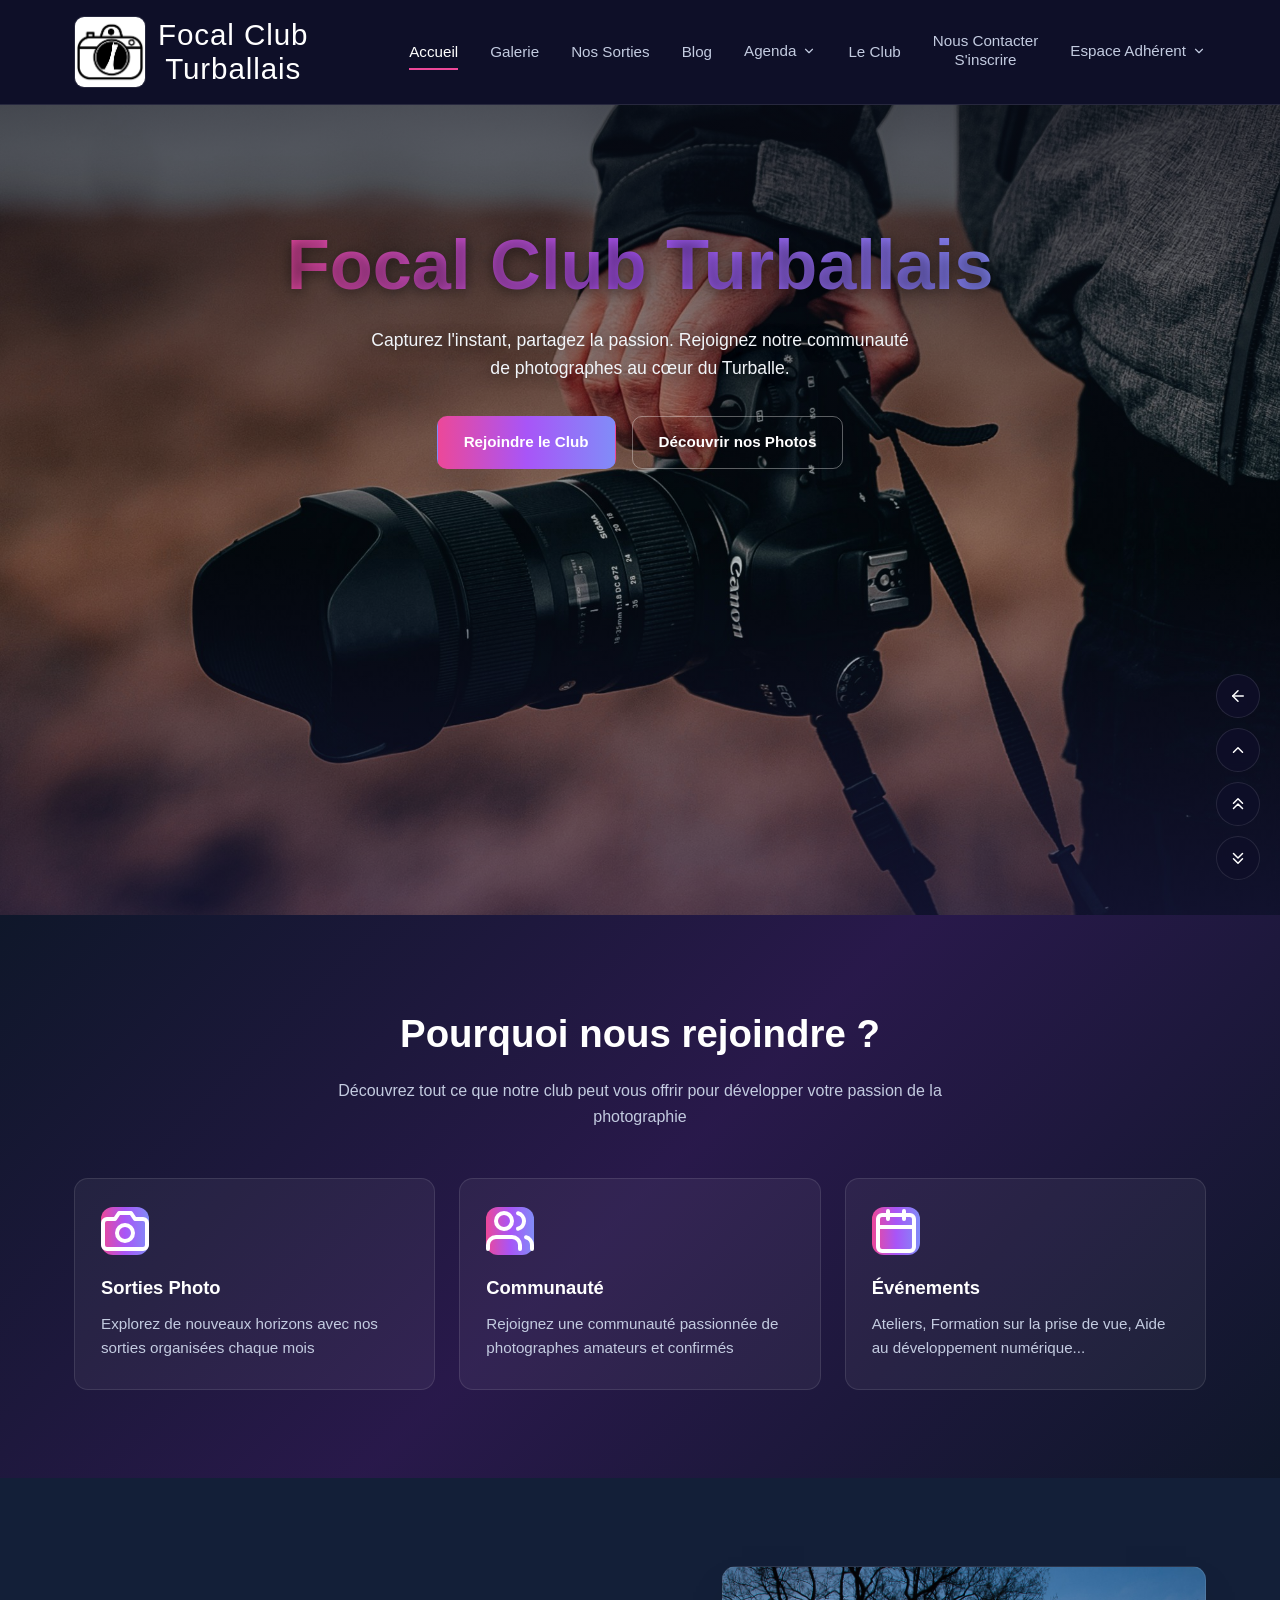
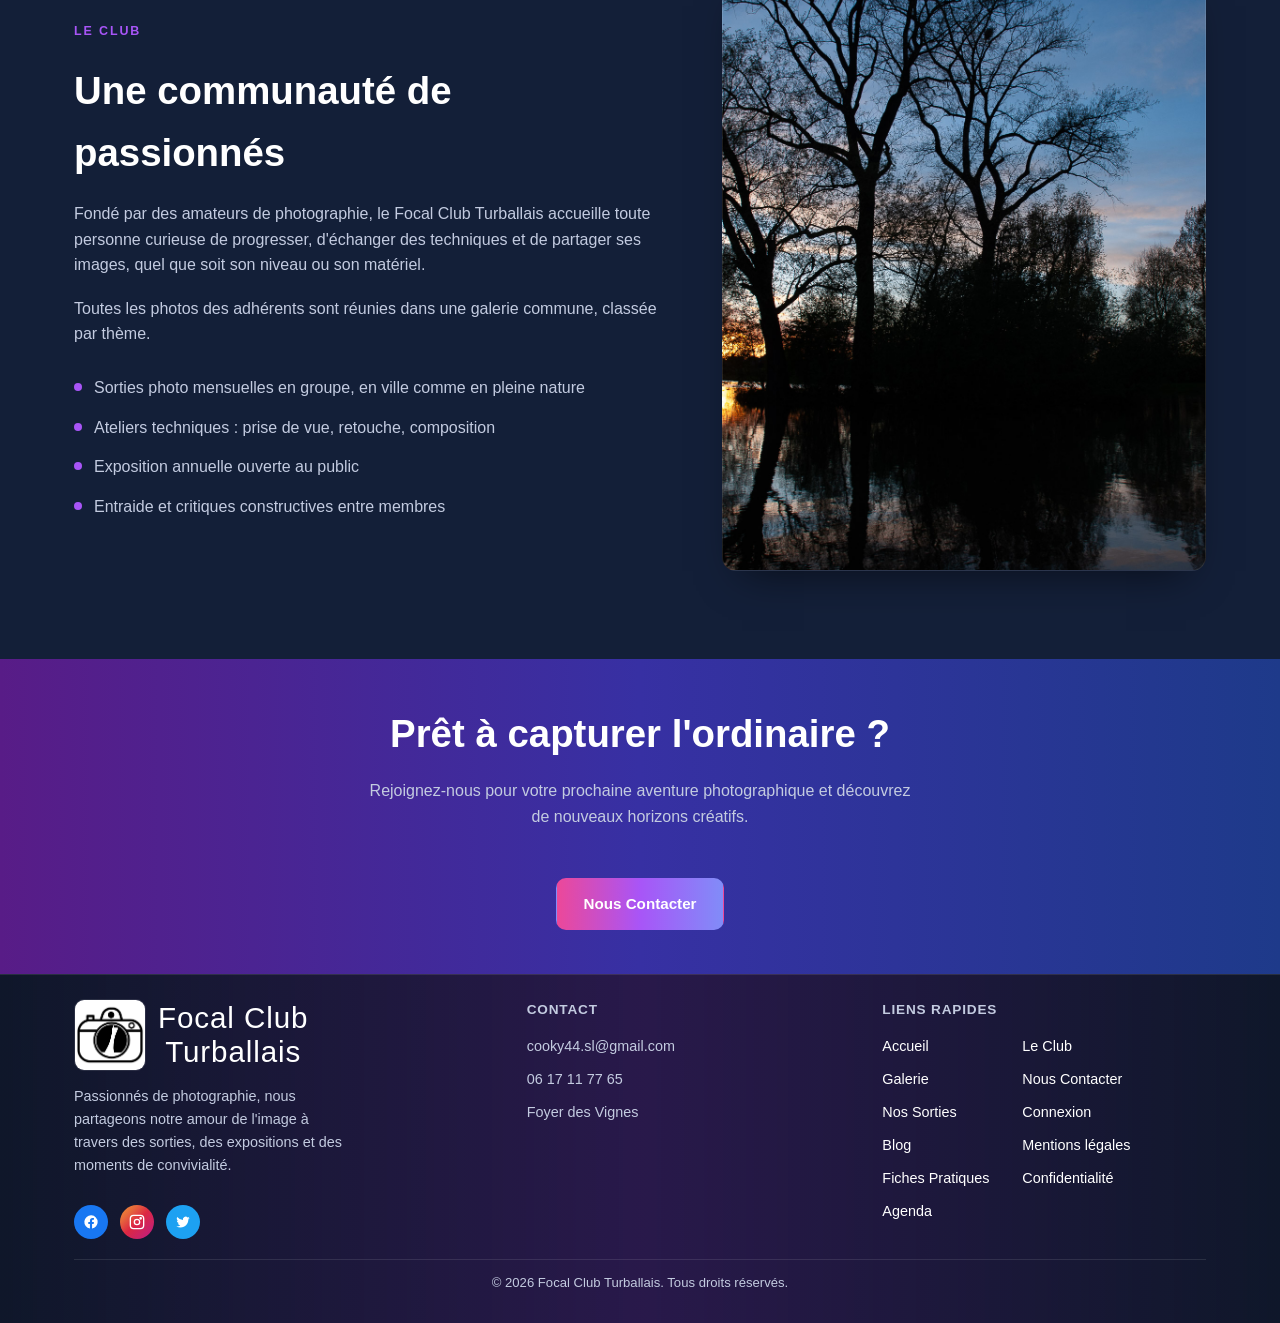
==== public_html/index.html @ e7f6b35b "Tire au hasard les 8 photos de "Quelques photos du club", changées chaque jour Remplace la sélection" ====
<!DOCTYPE html>
<html lang="fr">
<head>
<meta charset="UTF-8">
<meta name="viewport" content="width=device-width, initial-scale=1.0">
<title>Focal Club Turballais — Club photo associatif</title>
<meta name="description" content="Focal Club Turballais : club photo associatif. Découvrez les galeries de nos adhérents, nos sorties photo et rejoignez-nous.">
<link rel="icon" type="image/vnd.microsoft.icon" href="favicon.ico?v=202608311412">
<link rel="stylesheet" href="css/style.css?v=202609101900">
</head>
<body>
<a class="skip-link" href="#main">Aller au contenu</a>

<header class="site-header">
  <nav class="nav" aria-label="Navigation principale">
    <a class="logo" href="index.html"><img class="logo-mark" src="images/logo-icone.png" alt=""><span class="logo-text">Focal Club<br>Turballais</span></a>
    <button class="nav-toggle" aria-expanded="false" aria-controls="nav-links" aria-label="Ouvrir le menu">
      <span></span>
    </button>
    <ul class="nav-links" id="nav-links">
      <li><a href="index.html" aria-current="page">Accueil</a></li>
      <li><a href="galerie.html">Galerie</a></li>
      <li><a href="nos-sorties.html">Nos Sorties</a></li>
      <li><a href="espace/blog.php">Blog</a></li>
      <li class="nav-dropdown">
        <button type="button" class="nav-dropdown-trigger" aria-expanded="false">
          Agenda
          <svg class="nav-dropdown-caret" xmlns="http://www.w3.org/2000/svg" viewBox="0 0 24 24" width="14" height="14" fill="none" stroke="currentColor" stroke-width="2" stroke-linecap="round" stroke-linejoin="round" aria-hidden="true"><polyline points="6 9 12 15 18 9"></polyline></svg>
        </button>
        <ul class="nav-dropdown-menu">
          <li><a href="espace/agenda.php">Agenda des sorties</a></li>
          <li><a href="espace/sorties-a-venir.php">Sorties à venir</a></li>
        </ul>
      </li>
      <li><a href="espace/le-club.php">Le Club</a></li>
      <li><a href="contact.html"><span class="nav-deux-lignes">Nous Contacter<br>S'inscrire</span></a></li>
      <li class="nav-dropdown">
        <button type="button" class="nav-dropdown-trigger" aria-expanded="false">
          Espace Adhérent
          <svg class="nav-dropdown-caret" xmlns="http://www.w3.org/2000/svg" viewBox="0 0 24 24" width="14" height="14" fill="none" stroke="currentColor" stroke-width="2" stroke-linecap="round" stroke-linejoin="round" aria-hidden="true"><polyline points="6 9 12 15 18 9"></polyline></svg>
        </button>
        <ul class="nav-dropdown-menu">
          <li><a href="espace/connexion.php">Connexion</a></li>
          <li><a href="espace/inscription.php">S'inscrire</a></li>
        </ul>
      </li>
    </ul>
  </nav>
</header>

<main id="main">

  <section class="hero hero-full">
    <div class="hero-slideshow" aria-hidden="true">
      <div class="hero-slide is-active" style="background-image: url('images/accueil-pleine-largeur.jpg')"></div>
      <div class="hero-slide" style="background-image: url('images/hero-jardin-lanterne.jpg')"></div>
      <div class="hero-slide" style="background-image: url('images/hero-vague.jpg')"></div>
      <div class="hero-slide" style="background-image: url('images/hero-etang-reflets.jpg')"></div>
      <div class="hero-slide" style="background-image: url('images/hero-plage-banc.jpg')"></div>
    </div>
    <div class="hero-veil" aria-hidden="true"></div>
    <div class="container">
      <details class="bandeau-sortie bandeau-sortie--sur-photo" data-prochaine-sortie hidden>
        <summary class="bandeau-sortie-resume">
          <span data-prochaine-sortie-resume></span>
          <svg class="nav-dropdown-caret" xmlns="http://www.w3.org/2000/svg" viewBox="0 0 24 24" width="14" height="14" fill="none" stroke="currentColor" stroke-width="2" stroke-linecap="round" stroke-linejoin="round" aria-hidden="true"><polyline points="6 9 12 15 18 9"></polyline></svg>
        </summary>
        <div class="bandeau-sortie-detail" data-prochaine-sortie-detail></div>
      </details>
      <div class="hero-content hero-content-center">
        <h1>Focal Club Turballais</h1>
        <p>Capturez l'instant, partagez la passion. Rejoignez notre communauté de photographes au cœur du Turballe.</p>
        <div class="hero-actions hero-actions-center">
          <a class="btn btn-primary" href="contact.html">Rejoindre le Club</a>
          <a class="btn btn-ghost" href="galerie.html">Découvrir nos Photos</a>
        </div>
      </div>
    </div>
  </section>

  <section class="section cards-section">
    <div class="container">
      <div class="section-head" style="margin-left:auto;margin-right:auto;text-align:center;max-width:620px;">
        <h2>Pourquoi nous rejoindre ?</h2>
        <p>Découvrez tout ce que notre club peut vous offrir pour développer votre passion de la photographie</p>
      </div>
      <div class="cards-grid">
        <div class="feature-card">
          <span class="feature-icon" aria-hidden="true">
            <svg xmlns="http://www.w3.org/2000/svg" viewBox="0 0 24 24" fill="none" stroke="white" stroke-width="2" stroke-linecap="round" stroke-linejoin="round"><path d="M23 19a2 2 0 0 1-2 2H3a2 2 0 0 1-2-2V8a2 2 0 0 1 2-2h4l2-3h6l2 3h4a2 2 0 0 1 2 2Z"></path><circle cx="12" cy="13" r="4"></circle></svg>
          </span>
          <h3>Sorties Photo</h3>
          <p>Explorez de nouveaux horizons avec nos sorties organisées chaque mois</p>
        </div>
        <div class="feature-card">
          <span class="feature-icon" aria-hidden="true">
            <svg xmlns="http://www.w3.org/2000/svg" viewBox="0 0 24 24" fill="none" stroke="white" stroke-width="2" stroke-linecap="round" stroke-linejoin="round"><path d="M17 21v-2a4 4 0 0 0-4-4H5a4 4 0 0 0-4 4v2"></path><circle cx="9" cy="7" r="4"></circle><path d="M23 21v-2a4 4 0 0 0-3-3.87"></path><path d="M16 3.13a4 4 0 0 1 0 7.75"></path></svg>
          </span>
          <h3>Communauté</h3>
          <p>Rejoignez une communauté passionnée de photographes amateurs et confirmés</p>
        </div>
        <div class="feature-card">
          <span class="feature-icon" aria-hidden="true">
            <svg xmlns="http://www.w3.org/2000/svg" viewBox="0 0 24 24" fill="none" stroke="white" stroke-width="2" stroke-linecap="round" stroke-linejoin="round"><rect x="3" y="4" width="18" height="18" rx="2" ry="2"></rect><line x1="16" y1="2" x2="16" y2="6"></line><line x1="8" y1="2" x2="8" y2="6"></line><line x1="3" y1="10" x2="21" y2="10"></line></svg>
          </span>
          <h3>Événements</h3>
          <p>Ateliers, Formation sur la prise de vue, Aide au développement numérique...</p>
        </div>
      </div>
    </div>
  </section>

  <section class="section" data-highlights-section hidden>
    <div class="container">
      <div class="section-head-row">
        <div class="section-head">
          <span class="eyebrow">Galerie</span>
          <h2>Quelques photos du club</h2>
          <p>Un aperçu du travail de nos adhérents, toutes disciplines confondues — paysage, portrait, rue, macro et nature.</p>
        </div>
        <a class="btn btn-ghost" href="galerie.html">Voir la galerie</a>
      </div>
      <div class="photo-grid" data-highlights></div>
    </div>
  </section>

  <section class="section section-alt">
    <div class="container about-grid">
      <div>
        <span class="eyebrow">Le club</span>
        <h2 style="font-family: var(--font-heading); font-size: clamp(1.8rem, 3.4vw, 2.4rem); margin: 0 0 18px;">Une communauté de passionnés</h2>
        <p>Fondé par des amateurs de photographie, le Focal Club Turballais accueille toute personne curieuse de progresser, d'échanger des techniques et de partager ses images, quel que soit son niveau ou son matériel.</p>
        <p>Toutes les photos des adhérents sont réunies dans une galerie commune, classée par thème.</p>
        <ul class="about-list">
          <li>Sorties photo mensuelles en groupe, en ville comme en pleine nature</li>
          <li>Ateliers techniques : prise de vue, retouche, composition</li>
          <li>Exposition annuelle ouverte au public</li>
          <li>Entraide et critiques constructives entre membres</li>
        </ul>
      </div>
      <div class="about-visual" aria-hidden="true"></div>
    </div>
  </section>

  <section class="section cta-section cta-section--reduit">
    <div class="container">
      <div class="section-head" style="margin-left:auto;margin-right:auto;text-align:center;max-width:560px;">
        <h2>Prêt à capturer l'ordinaire ?</h2>
        <p>Rejoignez-nous pour votre prochaine aventure photographique et découvrez de nouveaux horizons créatifs.</p>
      </div>
      <div style="display:flex;justify-content:center;">
        <a class="btn btn-primary" href="contact.html">Nous Contacter</a>
      </div>
    </div>
  </section>

</main>

<footer class="site-footer">
  <div class="container">
    <div class="footer-grid footer-grid-3">
      <div>
        <a class="logo" href="index.html"><img class="logo-mark" src="images/logo-icone.png" alt=""><span class="logo-text">Focal Club<br>Turballais</span></a>
        <p data-contenu="presentation">Passionnés de photographie, nous partageons notre amour de l'image à travers des sorties, des expositions et des moments de convivialité.</p>
        <div class="social-row" aria-label="Réseaux sociaux">
          <a href="#" aria-label="Facebook" class="social-fb">
            <svg xmlns="http://www.w3.org/2000/svg" viewBox="0 0 24 24" width="16" height="16" fill="white"><path d="M22 12a10 10 0 1 0-11.6 9.9v-7H7.9V12h2.5V9.8c0-2.5 1.5-3.9 3.8-3.9 1.1 0 2.2.2 2.2.2v2.5h-1.2c-1.2 0-1.6.8-1.6 1.6V12h2.8l-.4 2.9h-2.4v7A10 10 0 0 0 22 12Z"/></svg>
          </a>
          <a href="#" aria-label="Instagram" class="social-ig">
            <svg xmlns="http://www.w3.org/2000/svg" viewBox="0 0 24 24" width="16" height="16" fill="none" stroke="white" stroke-width="2"><rect x="2" y="2" width="20" height="20" rx="5"/><circle cx="12" cy="12" r="4"/><circle cx="17.5" cy="6.5" r="1"/></svg>
          </a>
          <a href="#" aria-label="Twitter" class="social-tw">
            <svg xmlns="http://www.w3.org/2000/svg" viewBox="0 0 24 24" width="16" height="16" fill="white"><path d="M22 5.9c-.7.3-1.5.6-2.3.7.8-.5 1.5-1.3 1.8-2.3-.8.5-1.7.8-2.6 1a4.1 4.1 0 0 0-7 3.7A11.6 11.6 0 0 1 3.4 4.6a4.1 4.1 0 0 0 1.3 5.5c-.7 0-1.3-.2-1.9-.5v.1c0 2 1.4 3.6 3.3 4a4.1 4.1 0 0 1-1.9.1 4.1 4.1 0 0 0 3.8 2.9A8.3 8.3 0 0 1 2 18.4a11.6 11.6 0 0 0 6.3 1.9c7.5 0 11.7-6.3 11.7-11.7v-.5c.8-.6 1.5-1.3 2-2.2Z"/></svg>
          </a>
        </div>
      </div>
      <div class="footer-contact">
        <h4>Contact</h4>
        <ul class="footer-contact-list">
          <li data-contenu="email">cooky44.sl@gmail.com</li>
          <li data-contenu="telephone">06 17 11 77 65</li>
          <li data-contenu="nom_lieu">Foyer des Vignes</li>
        </ul>
      </div>
      <div class="footer-links">
        <div>
          <h4>Liens rapides</h4>
          <ul>
            <li><a href="index.html">Accueil</a></li>
            <li><a href="galerie.html">Galerie</a></li>
            <li><a href="nos-sorties.html">Nos Sorties</a></li>
            <li><a href="espace/blog.php">Blog</a></li>
            <li><a href="fiches-pratiques.html" target="_blank" rel="noopener">Fiches Pratiques</a></li>
            <li><a href="espace/agenda.php">Agenda</a></li>
            <li><a href="espace/le-club.php">Le Club</a></li>
            <li><a href="contact.html">Nous Contacter</a></li>
            <li><a href="espace/connexion.php">Connexion</a></li>
            <li><a href="mentions-legales.html">Mentions légales</a></li>
            <li><a href="confidentialite.html">Confidentialité</a></li>
          </ul>
        </div>
      </div>
    </div>
    <p class="footer-bottom">© 2026 Focal Club Turballais. Tous droits réservés.</p>
  </div>
</footer>

<div class="lightbox" data-lightbox role="dialog" aria-modal="true" aria-label="Photo en grand format">
  <button class="lightbox-close" aria-label="Fermer">✕</button>
  <button class="lightbox-prev" aria-label="Photo précédente">‹</button>
  <button class="lightbox-next" aria-label="Photo suivante">›</button>
  <div class="lightbox-content">
    <button type="button" class="diaporama-trigger lightbox-diaporama" aria-label="Lancer le diaporama">
      <svg xmlns="http://www.w3.org/2000/svg" viewBox="0 0 24 24" width="18" height="18" fill="none" stroke="currentColor" stroke-width="2" stroke-linecap="round" stroke-linejoin="round" aria-hidden="true"><circle cx="12" cy="12" r="10"></circle><polygon points="10 8 16 12 10 16 10 8"></polygon></svg>
      Diaporama
    </button>
    <div class="lightbox-frame"></div>
    <div class="lightbox-caption">
      <strong class="lightbox-title"></strong>
      <span class="lightbox-meta"></span>
    </div>
  </div>
</div>

<script src="js/data.js?v=202608260935"></script>
<script src="js/main.js?v=202609111000"></script>
</body>
</html>
---- public_html/css/style.css ----
/* L'attribut `hidden` doit toujours masquer, même sur un élément dont une
   classe impose un display (constaté le 24/08/2026 : sur la page Expo 2026,
   masquer la grille des dossiers ne faisait rien, parce que
   `.photo-grid { display: grid }` l'emportait sur le `display: none` que le
   navigateur donne par défaut à [hidden] — une règle de classe est toujours
   plus spécifique qu'une règle d'attribut du navigateur). Beaucoup de
   sections du site sont masquées ainsi en attendant leurs données JSON. */
[hidden] {
  display: none !important;
}

:root {
  --bg: #0f172a;
  --bg-alt: #131f38;
  --surface: #1b2b4b;
  --surface-hover: #223460;
  --text: #ffffff;
  --text-muted: #c3cbe0;
  --accent: #a855f7;
  --accent-2: #ec4899;
  --accent-3: #818cf8;
  --accent-gradient: linear-gradient(90deg, var(--accent-2), var(--accent), var(--accent-3));
  --accent-soft: rgba(168, 85, 247, 0.16);
  --border: rgba(255, 255, 255, 0.1);
  --radius: 14px;
  --radius-btn: 10px;
  --shadow: 0 20px 40px -20px rgba(0, 0, 0, 0.6);
  --container: 1180px;
  --font-heading: "Comic Sans MS", "Comic Sans", "Chalkboard SE", cursive, sans-serif;
  --font-body: "Comic Sans MS", "Comic Sans", "Chalkboard SE", cursive, sans-serif;
}

/* Sur téléphone, la police système remplace Comic Sans MS (choix explicite
   de l'utilisateur, 22/08/2026 — Comic Sans reste la police du site sur
   ordinateur, seule la lecture sur petit écran posait problème). Redéfinir
   les variables dans :root suffit : tout le CSS les utilise déjà via
   var(--font-heading)/var(--font-body), rien d'autre à changer. */
@media (max-width: 760px) {
  :root {
    --font-heading: -apple-system, BlinkMacSystemFont, "Segoe UI", Roboto, "Helvetica Neue", Arial, sans-serif;
    --font-body: -apple-system, BlinkMacSystemFont, "Segoe UI", Roboto, "Helvetica Neue", Arial, sans-serif;
  }
}

* {
  box-sizing: border-box;
}

html {
  scroll-behavior: smooth;
}

body {
  margin: 0;
  background: var(--bg);
  color: var(--text);
  font-family: var(--font-body);
  line-height: 1.6;
  -webkit-font-smoothing: antialiased;
}

img {
  max-width: 100%;
  display: block;
}

a {
  color: inherit;
  text-decoration: none;
}

.container {
  width: 100%;
  max-width: var(--container);
  margin: 0 auto;
  padding: 0 24px;
}

.visually-hidden {
  position: absolute;
  width: 1px;
  height: 1px;
  overflow: hidden;
  clip: rect(0 0 0 0);
  white-space: nowrap;
}

/* Skip link */
.skip-link {
  position: absolute;
  left: -999px;
  top: 0;
  background: var(--accent);
  color: #16130a;
  padding: 10px 16px;
  z-index: 200;
  border-radius: 0 0 8px 0;
}
.skip-link:focus {
  left: 0;
}

/* Header */
.site-header {
  position: sticky;
  top: 0;
  z-index: 100;
  background: rgba(15, 15, 40, 0.85);
  backdrop-filter: blur(10px);
  border-bottom: 1px solid var(--border);
}

.nav {
  display: flex;
  align-items: center;
  justify-content: space-between;
  padding: 16px 24px;
  max-width: var(--container);
  margin: 0 auto;
}

.logo {
  display: flex;
  align-items: center;
  gap: 12px;
  font-family: var(--font-heading);
  font-size: 1.85rem;
  letter-spacing: 0.03em;
}

/* Icône du vrai logo (choix explicite de l'utilisateur, 23/08/2026) :
   recadrée depuis l'image fournie par l'utilisateur (images/logo.png,
   déposée directement dans le dépôt GitHub faute d'accès aux pièces
   jointes de la conversation depuis ce sandbox) pour n'en garder que
   l'appareil photo, sans le texte qui y était intégré — le texte redevient
   du HTML (.logo-text ci-dessous, sur deux lignes comme avant), plus net
   et plus facile à agrandir qu'un texte figé dans une image. */
.logo-mark {
  width: 72px;
  height: 72px;
  border-radius: var(--radius-btn);
  border: 1px solid var(--border);
  flex-shrink: 0;
  display: block;
  object-fit: cover;
}

/* Titre sur deux lignes : « Focal Club » puis « Turballais » centré dessous
   (choix explicite de l'utilisateur) — un <br> fixe la coupure plutôt que de
   compter sur le retour à la ligne automatique, qui dépend de la largeur
   disponible et pourrait couper ailleurs. */
.logo-text {
  display: inline-block;
  text-align: center;
  line-height: 1.15;
}

/* align-items: center aligne tous les libellés du menu (Accueil, Galerie,
   Agenda…) sur la même ligne médiane, y compris « Nous Contacter /
   S'inscrire » sur deux lignes — sans cela, les libellés à une ligne
   restaient plaqués en haut de la barre tandis que les menus déroulants
   (.nav-dropdown, déjà centrés sur eux-mêmes) semblaient plus bas, choix
   explicite de l'utilisateur, 23/08/2026. Repris à stretch en mobile, où le
   menu devient une colonne : voir plus bas. */
.nav-links {
  display: flex;
  align-items: center;
  gap: 32px;
  list-style: none;
  margin: 0;
  padding: 0;
}

.nav-links a {
  font-size: 0.95rem;
  color: var(--text-muted);
  padding: 8px 0;
  border-bottom: 2px solid transparent;
  transition: color 0.2s ease, border-color 0.2s ease;
}

/* Lien « Nous Contacter » du menu, sur deux lignes (« Nous Contacter » puis
   « S'inscrire ») : un <br> volontaire fixe la coupure plutôt que de
   compter sur le retour à la ligne automatique. */
.nav-deux-lignes {
  display: inline-block;
  text-align: center;
  line-height: 1.25;
}

.nav-links a:hover,
.nav-links a[aria-current="page"] {
  color: var(--text);
  border-bottom-color: var(--accent-2);
}

/* Menu déroulant "Espace Adhérent" */
.nav-dropdown {
  position: relative;
  display: flex;
  align-items: center;
}
/* Connecté : le libellé « {pseudo} connecté » est un lien direct vers le
   tableau de bord, distinct du bouton (la seule à ouvrir/fermer le menu). */
.nav-dropdown-label {
  font-size: 0.95rem;
  color: var(--text-muted);
  padding: 8px 0;
  border-bottom: 2px solid transparent;
  transition: color 0.2s ease, border-color 0.2s ease;
}
.nav-dropdown-label:hover,
.nav-dropdown-label[aria-current="page"] {
  color: var(--text);
  border-bottom-color: var(--accent-2);
}
.nav-dropdown-trigger {
  display: inline-flex;
  align-items: center;
  gap: 6px;
  background: none;
  border: none;
  font: inherit;
  font-size: 0.95rem;
  color: var(--text-muted);
  padding: 8px 0;
  border-bottom: 2px solid transparent;
  cursor: pointer;
  transition: color 0.2s ease, border-color 0.2s ease;
}
.nav-dropdown-trigger:hover {
  color: var(--text);
  border-bottom-color: var(--accent-2);
}
/* Modificateur : bouton réduit à la seule flèche (menu connecté, voir
   nav-dropdown-label ci-dessus) — placé après la règle de base pour la
   surcharger malgré une spécificité CSS identique. */
.nav-dropdown-trigger--icone {
  padding: 8px 4px;
}
.nav-dropdown-caret {
  transition: transform 0.2s ease;
}
.nav-dropdown.is-open .nav-dropdown-trigger {
  color: var(--text);
}
.nav-dropdown.is-open .nav-dropdown-caret {
  transform: rotate(180deg);
}
.nav-dropdown-menu {
  display: none;
  flex-direction: column;
  gap: 2px;
  position: absolute;
  top: calc(100% + 12px);
  right: 0;
  min-width: 220px;
  background: var(--surface);
  border: 1px solid var(--border);
  border-radius: var(--radius);
  box-shadow: var(--shadow);
  padding: 8px;
  list-style: none;
  margin: 0;
  z-index: 150;
}
.nav-dropdown.is-open .nav-dropdown-menu {
  display: flex;
}
.nav-dropdown-menu a {
  display: block;
  padding: 9px 12px;
  border-radius: 8px;
  font-size: 0.9rem;
  color: var(--text-muted);
  border-bottom: none;
}
.nav-dropdown-menu a:hover,
.nav-dropdown-menu a[aria-current="page"] {
  color: var(--accent);
  background: var(--accent-soft);
}
.nav-dropdown-heading {
  padding: 8px 12px 10px;
  margin-bottom: 4px;
  font-size: 0.8rem;
  color: var(--text-muted);
  border-bottom: 1px solid var(--border);
}
.nav-dropdown-heading strong {
  color: var(--text);
}
.nav-dropdown-divider {
  height: 1px;
  background: var(--border);
  margin: 6px 4px;
}

.nav-toggle {
  display: none;
  background: none;
  border: 1px solid var(--border);
  border-radius: 8px;
  width: 42px;
  height: 42px;
  cursor: pointer;
  position: relative;
}

.nav-toggle span {
  position: absolute;
  left: 10px;
  right: 10px;
  top: 20px;
  height: 2px;
  background: var(--text);
  transition: transform 0.2s ease, opacity 0.2s ease;
}
/* left/right ici valent 0, pas 10px comme la barre du milieu : elles sont
   relatives au span lui-même (position:absolute en fait le bloc de
   référence de ses propres pseudo-éléments), pas au bouton. Avec 10px des
   deux côtés d'un span large d'environ 20px, la largeur calculée tombait à
   0 — les deux barres restaient posées mais invisibles, ne laissant voir
   que la barre du milieu (bug relevé par l'utilisateur, 25/08/2026). */
.nav-toggle span::before,
.nav-toggle span::after {
  content: "";
  position: absolute;
  left: 0;
  right: 0;
  height: 2px;
  background: var(--text);
  transition: transform 0.2s ease, opacity 0.2s ease;
}
.nav-toggle span::before {
  top: -7px;
}
.nav-toggle span::after {
  top: 7px;
}
.nav-toggle[aria-expanded="true"] span {
  background: transparent;
}
.nav-toggle[aria-expanded="true"] span::before {
  transform: translateY(7px) rotate(45deg);
}
.nav-toggle[aria-expanded="true"] span::after {
  transform: translateY(-7px) rotate(-45deg);
}

/* Buttons */
.btn {
  display: inline-flex;
  align-items: center;
  justify-content: center;
  gap: 8px;
  padding: 13px 26px;
  border-radius: var(--radius-btn);
  font-size: 0.95rem;
  font-weight: 600;
  cursor: pointer;
  border: 1px solid transparent;
  transition: transform 0.15s ease, filter 0.2s ease, border-color 0.2s ease, background 0.2s ease;
}
.btn:hover {
  transform: translateY(-2px);
}
.btn-primary {
  background: var(--accent-gradient);
  color: #fff;
}
.btn-primary:hover {
  filter: brightness(1.1);
}
.btn-ghost {
  background: transparent;
  color: var(--text);
  border-color: rgba(255, 255, 255, 0.35);
}
.btn-ghost:hover {
  border-color: var(--accent-3);
  color: var(--accent-3);
}

/* Hero */
.hero {
  position: relative;
  padding: 110px 0 90px;
  overflow: hidden;
  background:
    radial-gradient(circle at 15% 20%, rgba(236, 72, 153, 0.22), transparent 45%),
    radial-gradient(circle at 85% 60%, rgba(129, 140, 248, 0.22), transparent 45%),
    var(--bg);
}

.hero-content {
  max-width: 680px;
}

.eyebrow {
  display: inline-block;
  color: var(--accent);
  text-transform: uppercase;
  letter-spacing: 0.15em;
  font-size: 0.78rem;
  font-weight: 700;
  margin-bottom: 18px;
}

.hero h1 {
  font-family: var(--font-heading);
  font-weight: 800;
  font-size: clamp(2.4rem, 5.5vw, 3.8rem);
  line-height: 1.15;
  margin: 0 0 20px;
  background: var(--accent-gradient);
  -webkit-background-clip: text;
  background-clip: text;
  color: transparent;
}

.hero p {
  color: var(--text-muted);
  font-size: 1.1rem;
  margin: 0 0 34px;
  max-width: 56ch;
}

.hero-actions {
  display: flex;
  flex-wrap: wrap;
  gap: 16px;
}

.hero-stats {
  display: grid;
  grid-template-columns: repeat(3, auto);
  gap: 40px;
  margin-top: 64px;
}

.hero-stats div strong {
  display: block;
  font-family: var(--font-heading);
  font-size: 2rem;
  color: var(--accent);
}
.hero-stats div span {
  color: var(--text-muted);
  font-size: 0.85rem;
}

/* Full-bleed hero, close to focalclub.fr's homepage */
.hero-full {
  position: relative;
  overflow: hidden;
  min-height: 90vh;
  display: flex;
  /* Le texte se place dans le haut du hero, l'appareil photo reste visible
     en dessous (cf. maquette validee). */
  align-items: flex-start;
  padding: 120px 0 140px;
  background: #05040c;
}
/* Diaporama du hero (choix explicite de l'utilisatrice, 09/09/2026) :
   une photo par calque, superposés, un fondu enchaîné sur l'opacité fait la
   transition — js/main.js bascule .is-active toutes les 10 secondes. Les
   calques restent sous le voile et le texte (voir .hero-veil et
   .hero-full .container plus bas), qui viennent après eux dans le DOM. */
.hero-slideshow {
  position: absolute;
  inset: 0;
  z-index: 0;
}
.hero-slide {
  position: absolute;
  inset: 0;
  background-position: center 55%;
  background-size: cover;
  background-repeat: no-repeat;
  opacity: 0;
  transition: opacity 1.8s ease;
}
.hero-slide.is-active {
  opacity: 1;
}
/* Voile sombre en degrade : dense en haut pour la lisibilite du titre,
   leger sur la photo, puis renforce en bas pour enchainer avec la section
   violette suivante — au-dessus du diaporama, sous le texte. */
.hero-veil {
  position: absolute;
  inset: 0;
  z-index: 1;
  background: linear-gradient(
    to bottom,
    rgba(8, 10, 22, 0.68) 0%,
    rgba(8, 10, 22, 0.42) 32%,
    rgba(8, 10, 22, 0.22) 55%,
    rgba(30, 27, 75, 0.55) 100%
  );
}
/* Sur la photo, le paragraphe passe en blanc et les textes recoivent une
   ombre portee : indispensable pour rester lisibles sur les zones claires. */
.hero-full h1,
.hero-full p {
  text-shadow: 0 2px 14px rgba(0, 0, 0, 0.55);
}
.hero-full p {
  color: #f1f5f9;
}
.hero-full .container {
  position: relative;
  z-index: 2;
  width: 100%;
}
.hero-content-center {
  max-width: 780px;
  margin: 0 auto;
  text-align: center;
}
.hero-content-center h1 {
  font-size: clamp(2.6rem, 7vw, 4.4rem);
}
.hero-content-center p {
  margin-left: auto;
  margin-right: auto;
}
.hero-actions-center {
  justify-content: center;
}

/* Cards section ("Pourquoi nous rejoindre ?") */
.cards-section {
  background: linear-gradient(135deg, var(--bg) 0%, rgba(88, 28, 135, 0.35) 50%, var(--bg) 100%);
}
.cards-grid {
  display: grid;
  grid-template-columns: repeat(auto-fit, minmax(260px, 1fr));
  gap: 24px;
  margin-top: 48px;
}
.feature-card {
  background: rgba(255, 255, 255, 0.05);
  border: 1px solid var(--border);
  border-radius: var(--radius);
  padding: 28px 26px;
}
.feature-icon {
  display: flex;
  align-items: center;
  justify-content: center;
  width: 48px;
  height: 48px;
  border-radius: 12px;
  background: var(--accent-gradient);
  margin-bottom: 18px;
}
.feature-card h3 {
  margin: 0 0 10px;
  font-size: 1.15rem;
}
.feature-card p {
  color: var(--text-muted);
  margin: 0;
  font-size: 0.95rem;
}

/* CTA section, matches focalclub.fr's closing banner */
.cta-section {
  background: linear-gradient(90deg, #581c87, #3730a3, #1e3a8a);
}
/* Bandeau « Nous contacter S'inscrire » de contact.html : moitié moins haut
   que le CTA habituel (choix explicite de l'utilisateur, 22/08/2026 pour la
   réduction, réutilisée le 23/08/2026 pour ce bandeau après une nouvelle
   inversion des deux blocs de la page — voir « Inscription » plus bas,
   devenue un pavé .form-card). Sélecteur composé
   (.section.cta-section--reduit) pour l'emporter sur .section quelle que
   soit sa position dans la feuille de style. */
.section.cta-section--reduit {
  padding: 44px 0;
}

/* Section headers */
.section {
  padding: 88px 0;
}
.section-alt {
  background: var(--bg-alt);
}
.section-head {
  max-width: 620px;
  margin: 0 0 48px;
}
.section-head .eyebrow {
  margin-bottom: 12px;
}
.section-head h2 {
  font-family: var(--font-heading);
  font-size: clamp(1.8rem, 3.4vw, 2.4rem);
  margin: 0 0 14px;
}
.section-head p {
  color: var(--text-muted);
  margin: 0;
}
.section-head-row {
  display: flex;
  align-items: flex-end;
  justify-content: space-between;
  gap: 24px;
  flex-wrap: wrap;
}

/* About */
.about-grid {
  display: grid;
  grid-template-columns: 1.1fr 0.9fr;
  gap: 56px;
  align-items: center;
}
.about-grid p {
  color: var(--text-muted);
  margin: 0 0 18px;
}
.about-list {
  list-style: none;
  margin: 28px 0 0;
  padding: 0;
  display: grid;
  gap: 14px;
}
.about-list li {
  display: flex;
  gap: 12px;
  align-items: flex-start;
  color: var(--text-muted);
}
.about-list li::before {
  content: "";
  width: 8px;
  height: 8px;
  margin-top: 8px;
  border-radius: 50%;
  background: var(--accent);
  flex-shrink: 0;
}
/* Photo fournie par l'utilisateur (choix explicite, 25/08/2026), à la
   place du dégradé de repli — même principe que .hero-full : un
   background CSS sur le bloc, pas un <img>, rien à changer dans le HTML. */
.about-visual {
  aspect-ratio: 4 / 5;
  border-radius: var(--radius);
  background: url("../images/communaute.jpg") center / cover no-repeat;
  box-shadow: var(--shadow);
  border: 1px solid var(--border);
}

/* Grille de photos : cartes toutes de la même taille (une vraie grille, pas
   un « masonry » à hauteurs variables), légende en incrustation sur l'image
   plutôt qu'un bloc de texte à hauteur variable en dessous — c'est ce qui
   garantit des vignettes uniformes quel que soit le titre (choix explicite
   de l'utilisateur, 21/08/2026 : les vignettes paraissaient de tailles
   inégales avec l'ancienne disposition). Le titre est tronqué avec des
   points de suspension s'il est trop long ; le texte complet reste
   disponible dans l'agrandissement (lightbox), lu depuis les mêmes données. */
.photo-grid {
  display: grid;
  grid-template-columns: repeat(auto-fill, minmax(230px, 1fr));
  gap: 20px;
}
.photo-card {
  position: relative;
  aspect-ratio: 4 / 3;
  border-radius: var(--radius);
  overflow: hidden;
  border: 1px solid var(--border);
  background: var(--surface);
  cursor: pointer;
  transition: transform 0.25s ease, box-shadow 0.25s ease;
  /* Effet de relief : ombre portée à deux niveaux, accentuée au survol. */
  box-shadow: 0 10px 24px -12px rgba(0, 0, 0, 0.6), 0 2px 6px rgba(0, 0, 0, 0.35);
}
.photo-card:hover,
.photo-card:focus-visible {
  transform: translateY(-6px) scale(1.015);
  box-shadow: 0 20px 38px -14px rgba(0, 0, 0, 0.7), 0 4px 10px rgba(0, 0, 0, 0.4);
}
.photo-frame {
  position: absolute;
  inset: 0;
  width: 100%;
  height: 100%;
  object-fit: cover;
  display: block;
  transition: transform 0.4s ease;
  /* Frein léger au glissé-déposé/sélection d'une photo (choix explicite de
     l'utilisatrice, 09/09/2026) — voir aussi le menu contextuel personnalisé
     plus bas, qui remplace le clic droit natif du navigateur. */
  -webkit-user-drag: none;
  user-select: none;
}
.photo-card:hover .photo-frame {
  transform: scale(1.05);
}
.photo-caption {
  position: absolute;
  left: 0;
  right: 0;
  bottom: 0;
  padding: 30px 14px 12px;
  background: linear-gradient(180deg, transparent, rgba(10, 9, 16, 0.92) 70%);
  pointer-events: none;
}
.photo-caption .title {
  display: block;
  font-size: 0.92rem;
  font-weight: 600;
  color: #fff;
  white-space: nowrap;
  overflow: hidden;
  text-overflow: ellipsis;
}
.photo-caption .meta {
  display: block;
  font-size: 0.76rem;
  color: rgba(255, 255, 255, 0.75);
  margin-top: 2px;
  white-space: nowrap;
  overflow: hidden;
  text-overflow: ellipsis;
}
/* Bouton Supprimer en incrustation : ne doit jamais agrandir la carte. */
.photo-supprimer {
  position: absolute;
  top: 10px;
  right: 10px;
  pointer-events: auto;
}
.photo-supprimer-bouton {
  display: flex;
  align-items: center;
  justify-content: center;
  width: 30px;
  height: 30px;
  border-radius: 50%;
  border: 1px solid rgba(255, 255, 255, 0.25);
  background: rgba(10, 9, 16, 0.65);
  color: #fff;
  font-size: 0.85rem;
  line-height: 1;
  cursor: pointer;
  transition: background 0.2s ease, border-color 0.2s ease;
}
.photo-supprimer-bouton:hover {
  background: #e0365c;
  border-color: transparent;
}

/*
 * Bouton « Ajouter à la Galerie du Club » / badge « déjà partagée », en
 * incrustation en haut à gauche (Galerie privée uniquement, voir
 * inc/photo-carte.php) — coin opposé au bouton Supprimer, choix explicite
 * de l'utilisatrice, 06/09/2026. Un simple rond avec une icône (comme
 * .photo-supprimer-bouton), le texte complet vivant dans l'attribut title :
 * une carte fait à peine 150px de large sur mobile (grille .photo-grid),
 * bien trop étroite pour un texte du genre « Ajouter à la Galerie du Club »
 * en toutes lettres sans déborder ni chevaucher le titre — constaté et
 * corrigé avant mise en ligne, capture d'écran Playwright à 390px.
 */
.photo-partager {
  position: absolute;
  top: 10px;
  left: 10px;
  pointer-events: auto;
}
.photo-partager-bouton,
.photo-partagee {
  display: flex;
  align-items: center;
  justify-content: center;
  width: 30px;
  height: 30px;
  border-radius: 50%;
  font-size: 0.85rem;
  font-weight: 600;
  line-height: 1;
}
.photo-partager-bouton {
  border: 1px solid rgba(255, 255, 255, 0.25);
  background: rgba(10, 9, 16, 0.65);
  color: #fff;
  cursor: pointer;
  transition: background 0.2s ease, border-color 0.2s ease;
}
.photo-partager-bouton:hover {
  background: var(--accent-gradient);
  border-color: transparent;
}
.photo-partagee {
  position: absolute;
  top: 10px;
  left: 10px;
  border: 1px solid rgba(255, 255, 255, 0.25);
  background: rgba(10, 9, 16, 0.65);
  color: #8fe3a8;
  pointer-events: none;
}

/* Bouton « Modifier les catégories », en incrustation en bas à droite —
   troisième coin encore libre (Supprimer en haut à droite, Partager/
   Partagée en haut à gauche sur la Galerie privée), choix explicite de
   l'utilisatrice, 09/09/2026. Même rond que les deux autres boutons ; ouvre
   la modale générique .modale (voir js/main.js, bloc « Modifier les
   catégories d'une photo »). */
.photo-modifier-categories {
  position: absolute;
  bottom: 10px;
  right: 10px;
  pointer-events: auto;
}
.photo-modifier-categories-bouton {
  display: flex;
  align-items: center;
  justify-content: center;
  width: 30px;
  height: 30px;
  border-radius: 50%;
  border: 1px solid rgba(255, 255, 255, 0.25);
  background: rgba(10, 9, 16, 0.65);
  color: #fff;
  font-size: 0.85rem;
  line-height: 1;
  cursor: pointer;
  transition: background 0.2s ease, border-color 0.2s ease;
}
.photo-modifier-categories-bouton:hover {
  background: var(--accent-gradient);
  border-color: transparent;
}

/* Member cards */
.members-grid {
  display: grid;
  grid-template-columns: repeat(auto-fill, minmax(260px, 1fr));
  gap: 24px;
}
.member-card {
  background: var(--surface);
  border: 1px solid var(--border);
  border-radius: var(--radius);
  overflow: hidden;
  transition: transform 0.2s ease, border-color 0.2s ease;
  display: flex;
  flex-direction: column;
}
.member-card:hover,
.member-card:focus-visible {
  transform: translateY(-4px);
  border-color: var(--accent);
}
.member-cover {
  aspect-ratio: 16 / 10;
}
.member-body {
  padding: 20px 22px 24px;
  flex: 1;
  display: flex;
  flex-direction: column;
}
.member-avatar {
  width: 52px;
  height: 52px;
  border-radius: 50%;
  display: flex;
  align-items: center;
  justify-content: center;
  font-family: var(--font-heading);
  font-weight: 700;
  color: #16130a;
  margin-top: -46px;
  border: 3px solid var(--surface);
  flex-shrink: 0;
}
.member-body h3 {
  margin: 14px 0 2px;
  font-size: 1.1rem;
}
.member-role {
  color: var(--accent);
  font-size: 0.82rem;
  font-weight: 600;
  margin: 0 0 12px;
}
.member-bio {
  color: var(--text-muted);
  font-size: 0.9rem;
  margin: 0 0 18px;
  flex: 1;
}
.member-link {
  font-size: 0.88rem;
  font-weight: 600;
  color: var(--text);
  display: inline-flex;
  align-items: center;
  gap: 6px;
}
.member-link::after {
  content: "→";
  transition: transform 0.2s ease;
}
.member-card:hover .member-link::after {
  transform: translateX(4px);
}

/* Gallery page header */
.gallery-header {
  padding: 64px 0 40px;
  border-bottom: 1px solid var(--border);
  background: var(--bg-alt);
}
/* Bandeau de titre moitié moins haut que l'habituel (choix explicite de
   l'utilisateur) : posé par titre_page($reduit = true) — actuellement
   Agenda des sorties et Le Club, 23/08/2026. Sélecteur composé pour
   l'emporter sur .gallery-header quelle que soit sa position dans la
   feuille de style. */
.gallery-header.gallery-header--reduit {
  padding: 32px 0 20px;
}

/* Gallery hero (page "Notre Galerie") — réduit de moitié une troisième
   fois (choix explicite de l'utilisateur, 25/08/2026, second changement
   de la journée : 29px/18px devient 15px/9px), après deux réductions d'un
   tiers les 23/08/2026 et 25/08/2026 (64px/40px → 43px/27px → 29px/18px). */
.gallery-hero {
  padding: 15px 0 9px;
  border-bottom: 1px solid var(--border);
  background: var(--bg-alt);
  text-align: center;
}
.gallery-hero h1 {
  font-family: var(--font-heading);
  font-weight: 800;
  font-size: clamp(2rem, 4.5vw, 3rem);
  margin: 0 0 12px;
  background: var(--accent-gradient);
  -webkit-background-clip: text;
  background-clip: text;
  color: transparent;
}
.gallery-hero > .container > p {
  color: var(--text-muted);
  max-width: 56ch;
  margin: 0 auto;
}

/* Theme filter chips */
.theme-filters {
  display: flex;
  flex-wrap: wrap;
  justify-content: center;
  gap: 10px;
  margin: 10px 0 0;
}
.theme-filter {
  padding: 9px 18px;
  border-radius: var(--radius-btn);
  border: 1px solid var(--border);
  background: transparent;
  color: var(--text-muted);
  font-family: var(--font-body);
  font-size: 0.85rem;
  font-weight: 600;
  cursor: pointer;
  transition: border-color 0.2s ease, color 0.2s ease, background 0.2s ease;
}
.theme-filter:hover {
  color: var(--text);
  border-color: var(--accent-3);
}
.theme-filter.is-active {
  background: var(--accent-gradient);
  border-color: transparent;
  color: #fff;
}

/*
 * Pastille « Photographe » — toujours en fin de liste (ajoutée après les
 * catégories dans le HTML/JS, jamais réordonnée), avec une couleur à part
 * (ambre plutôt que le dégradé rose/violet des catégories) pour bien la
 * distinguer : ce n'est pas un thème mais une sous-liste de noms qui ne se
 * déplie qu'au clic (choix explicite de l'utilisatrice, 06/09/2026). Les
 * pastilles de noms, dans .theme-filters-photographes juste en dessous,
 * reprennent la même teinte pour rester visuellement rattachées à elle.
 */
.theme-filter--photographe {
  border-color: rgba(245, 158, 11, 0.5);
  color: #fde68a;
}
.theme-filter--photographe:hover {
  border-color: #f59e0b;
  color: #fde68a;
}
.theme-filter--photographe.is-active {
  background: #f59e0b;
  border-color: transparent;
  color: #1a1200;
}
.theme-filters-photographes {
  margin-top: 6px;
}

/* Diaporama trigger */
.diaporama-trigger {
  display: inline-flex;
  align-items: center;
  gap: 8px;
  margin-top: 22px;
  background: none;
  border: none;
  padding: 6px 4px;
  color: var(--text-muted);
  font-family: var(--font-body);
  font-size: 0.9rem;
  font-weight: 600;
  cursor: pointer;
  transition: color 0.2s ease;
}
.diaporama-trigger:hover {
  color: var(--accent-3);
}
/* Bandeau du bouton Diaporama, posé juste au-dessus de la grille de photos
   (choix explicite de l'utilisateur, 26/08/2026 — auparavant le bouton
   vivait dans .gallery-hero, loin au-dessus de la grille). .diaporama-bar
   remet à zéro le margin-top pensé pour cet ancien emplacement, sous les
   pastilles de filtre du bandeau. */
.diaporama-bar {
  text-align: center;
  margin: 0 0 24px;
}
.diaporama-bar .diaporama-trigger {
  margin-top: 0;
}

.gallery-empty {
  color: var(--text-muted);
  text-align: center;
  padding: 40px 0;
}

/* Pagination numérotée sous la grille de « Notre Galerie » (choix explicite
   de l'utilisatrice, 10/09/2026 : limiter l'affichage à 8 lignes de 4
   photos par page, avec des numéros de page plutôt qu'un bouton « Voir
   plus » — voir js/main.js, bloc « Page galerie »). Boutons construits en
   JavaScript, un par page ; même habillage que .theme-filter (pastille
   arrondie, dégradé d'accent pour la page active) pour rester cohérent
   avec le reste de la page. */
.gallery-pagination {
  display: flex;
  flex-wrap: wrap;
  justify-content: center;
  gap: 8px;
  margin: 24px 0 0;
}
.gallery-pagination-btn {
  min-width: 40px;
  padding: 8px 14px;
  border-radius: var(--radius-btn);
  border: 1px solid var(--border);
  background: transparent;
  color: var(--text-muted);
  font-family: var(--font-body);
  font-size: 0.9rem;
  font-weight: 600;
  cursor: pointer;
  transition: border-color 0.2s ease, color 0.2s ease, background 0.2s ease;
}
.gallery-pagination-btn:hover {
  color: var(--text);
  border-color: var(--accent-3);
}
.gallery-pagination-btn.is-active {
  background: var(--accent-gradient);
  border-color: transparent;
  color: #fff;
  cursor: default;
}

/* Lightbox */
.lightbox {
  position: fixed;
  inset: 0;
  background: rgba(8, 8, 10, 0.92);
  display: none;
  align-items: center;
  justify-content: center;
  z-index: 300;
  padding: 24px;
}
.lightbox.is-open {
  display: flex;
}
/* Plafond de l'agrandissement : 1920px dans la plus grande dimension
   (choix explicite de l'utilisateur, 24/08/2026 — avant, 900px bridaient
   la photo bien en deçà sur un grand écran). Voir aussi .lightbox-image
   pour le plafond en hauteur, et infos-expo-2026.php, qui demande à Google
   une image de 1920px de large pour l'agrandissement : sans ça, on
   étirerait une image de 1000px et la photo paraîtrait floue. */
.lightbox-content {
  max-width: 1920px;
  width: 100%;
  text-align: center;
}
/* À partir de la tablette, laisse la place aux flèches précédente/suivante
   sur les côtés : sans cette marge, une photo large passerait dessous. */
@media (min-width: 761px) {
  .lightbox {
    padding: 24px 80px;
  }
}
/* Le cadre n'impose plus de format : il se contente de centrer la photo,
   qui s'affiche en entier (24/08/2026 — avant, un fond « cover » en 4/3
   coupait toute photo d'un autre format, les verticales notamment). C'est
   l'image elle-même qui porte bordure, arrondi et ombre, sinon celles-ci
   dessineraient un rectangle 4/3 avec des bandes vides autour d'une photo
   verticale. */
.lightbox-frame {
  display: flex;
  align-items: center;
  justify-content: center;
  /* Fondu entre les photos du diaporama (choix explicite de l'utilisatrice,
     10/09/2026, allongé le jour même — « la transition est un peu courte »,
     220ms → 600ms) — .is-fading est posée/retirée par renderLightbox() dans
     js/main.js, uniquement pour l'avance automatique du diaporama, jamais
     pour les flèches précédente/suivante qui restent instantanées. Même
     durée des deux côtés (DUREE_FONDU_MS en JS). */
  transition: opacity 0.6s ease;
}
.lightbox-frame.is-fading {
  opacity: 0;
}
.lightbox-image {
  display: block;
  max-width: 100%;
  /* 70vh laisse la place à la légende sous la photo quelle que soit la
     hauteur de l'écran ; 1920px est le plafond demandé, qui ne joue que
     sur un écran très haut (au-delà de ~2740px). */
  max-height: min(70vh, 1920px);
  border-radius: var(--radius);
  border: 1px solid var(--border);
  box-shadow: 0 30px 60px -20px rgba(0, 0, 0, 0.75), 0 8px 20px rgba(0, 0, 0, 0.5);
  -webkit-user-drag: none;
  user-select: none;
}
/* Repli quand une photo n'a pas de fichier image : un dégradé, qui a besoin
   qu'on lui donne une taille puisqu'il n'y a pas d'image pour la déduire. */
.lightbox-frame--degrade {
  width: 100%;
  aspect-ratio: 4 / 3;
  border-radius: var(--radius);
  border: 1px solid var(--border);
  box-shadow: 0 30px 60px -20px rgba(0, 0, 0, 0.75), 0 8px 20px rgba(0, 0, 0, 0.5);
}
.lightbox-caption {
  margin-top: 18px;
  color: var(--text-muted);
}
.lightbox-caption strong {
  color: var(--text);
  display: block;
  font-size: 1.1rem;
  margin-bottom: 4px;
}
.lightbox-description {
  margin: 10px auto 0;
  max-width: 60ch;
  font-size: 0.9rem;
  line-height: 1.5;
}
.lightbox-close,
.lightbox-prev,
.lightbox-next {
  position: absolute;
  background: rgba(28, 28, 36, 0.85);
  border: 1px solid var(--border);
  color: var(--text);
  width: 44px;
  height: 44px;
  border-radius: 50%;
  cursor: pointer;
  font-size: 1.2rem;
  display: flex;
  align-items: center;
  justify-content: center;
}
.lightbox-close {
  top: 24px;
  right: 24px;
}
.lightbox-prev {
  left: 24px;
  top: 50%;
  transform: translateY(-50%);
}
.lightbox-next {
  right: 24px;
  top: 50%;
  transform: translateY(-50%);
}
.lightbox-close:hover,
.lightbox-prev:hover,
.lightbox-next:hover {
  border-color: var(--accent);
  color: var(--accent);
}

/* Bouton de diaporama à l'intérieur de la lightbox (choix explicite de
   l'utilisateur, 24/08/2026 : lancer le diaporama depuis la photo déjà
   agrandie, pas seulement depuis un bouton en haut de la page Galerie).
   Repris du bouton .diaporama-trigger (même icône, même texte "Diaporama")
   et centré juste au-dessus de la photo — choix explicite de l'utilisateur,
   26/08/2026, capture d'écran à l'appui : une simple flèche ronde en haut à
   droite, à côté de Fermer, ne rappelait pas assez le bouton "Diaporama" de
   la page elle-même. `.lightbox-diaporama` est donc désormais un enfant de
   `.lightbox-content` (avant `.lightbox-frame`, voir le HTML), pas de
   `.lightbox` — `text-align:center` de `.lightbox-content` centre le
   bouton, `inline-flex` (hérité de `.diaporama-trigger`) le laisse à sa
   largeur naturelle. Générique : présent sur toute page dont la lightbox
   porte ce bouton, ignoré par js/main.js sur les pages qui ne l'ont pas. */
.lightbox-diaporama {
  margin: 0 0 16px;
}
/* Diaporama en cours : même mise en valeur que les pastilles de filtre
   actives (.theme-filter.is-active), pour rester cohérent. */
.lightbox-diaporama.is-playing {
  background: var(--accent-gradient);
  border-color: transparent;
  color: #fff;
  border-radius: var(--radius-btn);
  padding: 9px 18px;
}

/* Page « Expo 2026 » : barre au-dessus des photos d'un adhérent, une fois
   son dossier ouvert (retour aux dossiers + nom de l'adhérent). */
.expo-barre {
  display: flex;
  align-items: center;
  flex-wrap: wrap;
  gap: 16px;
  margin-bottom: 24px;
}
/* Lien « Déposer des photos », affiché par js/main.js seulement sur un album
   hébergé sur ce site (type=local) — poussé à droite du bouton retour. */
.expo-barre [data-expo-deposer] {
  margin-left: auto;
}
/* .lien-retour est écrit pour un <a> ; ici c'est un <button>, il faut donc
   effacer le fond et la bordure que le navigateur lui donne par défaut. */
button.lien-retour {
  background: none;
  border: none;
  padding: 0;
  font-family: var(--font-body);
  margin-bottom: 0;
}
.expo-titre-adherent {
  margin: 0;
  font-family: var(--font-heading);
  font-size: 1.35rem;
}

.social-row {
  display: flex;
  gap: 12px;
  margin-top: 28px;
}
.social-row a {
  width: 42px;
  height: 42px;
  border-radius: 50%;
  border: 1px solid var(--border);
  display: flex;
  align-items: center;
  justify-content: center;
  font-size: 0.85rem;
  font-weight: 700;
}
.social-row a:hover {
  border-color: var(--accent);
  color: var(--accent);
}

.form-card {
  background: var(--surface);
  border: 1px solid var(--border);
  border-radius: var(--radius);
  padding: 32px;
}
.field {
  margin-bottom: 20px;
  /* Support l'avertissement de taille en surimpression (.form-avertissement,
     voir plus bas) — sans effet sur les champs qui n'en ont pas. */
  position: relative;
}
.field label,
.field .label-comme {
  display: block;
  font-size: 0.85rem;
  margin-bottom: 8px;
  color: var(--text-muted);
}
/* Cases à cocher des catégories d'une photo (choix explicite de
   l'utilisatrice, 09/09/2026 : une photo peut appartenir à plusieurs
   catégories) — remplace le menu à choix unique d'avant sur galerie.php et
   galerie-club.php. */
.categories-a-cocher {
  display: flex;
  flex-wrap: wrap;
  gap: 8px 20px;
  padding: 12px 14px;
  background: var(--bg);
  border: 1px solid var(--border);
  border-radius: 10px;
}
.categories-a-cocher .case-a-cocher {
  flex: 0 0 auto;
}
.field input,
.field select,
.field textarea {
  width: 100%;
  background: var(--bg);
  border: 1px solid var(--border);
  border-radius: 10px;
  padding: 12px 14px;
  color: var(--text);
  font-family: inherit;
  font-size: 0.95rem;
}
.field input:focus,
.field select:focus,
.field textarea:focus {
  outline: none;
  border-color: var(--accent);
}
.form-note {
  font-size: 0.8rem;
  color: var(--text-muted);
  margin-top: 14px;
}
/* Repère visuel pendant un glissé-déposé de fichier (choix explicite de
   l'utilisateur, 26/08/2026) : la zone de dépôt couvre tout le .field, pas
   seulement le petit bouton natif "Choisir des fichiers" — voir js/main.js,
   bloc "Dépôt de fichiers". */
.field--survole {
  outline: 2px dashed var(--accent-3);
  outline-offset: 4px;
  border-radius: var(--radius-btn);
}
/* Avertissement immédiat si un fichier dépasse la taille maximale (choix
   explicite de l'utilisateur, 26/08/2026), avant même l'envoi au serveur.
   En surimpression sur le champ entier — pas un simple texte en dessous
   (choix explicite de l'utilisateur, second changement le même jour) :
   position:absolute couvre tout .field (label et input compris), là où
   l'adhérent a tenté de charger le fichier. pointer-events:none laisse les
   clics et le glissé-déposé passer à travers jusqu'au champ en dessous,
   pour réessayer aussitôt avec un autre fichier sans avoir à faire
   disparaître l'avertissement au préalable. */
.form-avertissement {
  position: absolute;
  inset: 0;
  /* Sans ce reset, la marge par défaut du navigateur sur <p> (~1em, en
     haut et en bas) réduit la boîte vers l'intérieur malgré inset:0,
     laissant l'étiquette et le texte d'aide visibles sous les bords du
     champ au lieu d'être couverts. */
  margin: 0;
  display: flex;
  align-items: center;
  justify-content: center;
  text-align: center;
  padding: 10px 14px;
  background: rgba(127, 29, 29, 0.94);
  color: #fecaca;
  border-radius: var(--radius-btn);
  font-size: 0.85rem;
  font-weight: 600;
  line-height: 1.4;
  pointer-events: none;
  z-index: 5;
}
/* Croix de fermeture (choix explicite de l'utilisateur, 26/08/2026) : seul
   élément de l'avertissement à reprendre pointer-events:auto, pour rester
   cliquable malgré le pointer-events:none du calque parent — le clic ferme
   l'avertissement (avertissement.hidden = true, dans js/main.js) sans
   déclencher le champ de fichier en dessous. */
.form-avertissement-fermer {
  position: absolute;
  top: 6px;
  right: 6px;
  width: 24px;
  height: 24px;
  display: flex;
  align-items: center;
  justify-content: center;
  border: none;
  border-radius: 50%;
  background: rgba(255, 255, 255, 0.16);
  color: #fecaca;
  font-size: 1.05rem;
  line-height: 1;
  cursor: pointer;
  pointer-events: auto;
}
.form-avertissement-fermer:hover {
  background: rgba(255, 255, 255, 0.3);
}

/* Œil pour afficher/masquer un mot de passe (posé par js/main.js sur
   chaque input[type="password"], quel que soit le formulaire). */
.champ-mot-de-passe {
  position: relative;
}
.champ-mot-de-passe input {
  padding-right: 44px;
}
.bouton-oeil {
  position: absolute;
  top: 50%;
  right: 6px;
  transform: translateY(-50%);
  display: inline-flex;
  align-items: center;
  justify-content: center;
  width: 32px;
  height: 32px;
  background: none;
  border: none;
  border-radius: 8px;
  color: var(--text-muted);
  cursor: pointer;
}
.bouton-oeil:hover {
  color: var(--text);
}

/* Flèche « page précédente », en tête des pages de connexion/inscription. */
.lien-retour {
  display: inline-flex;
  align-items: center;
  gap: 6px;
  font-size: 0.85rem;
  color: var(--text-muted);
  margin-bottom: 18px;
  cursor: pointer;
}
.lien-retour:hover {
  color: var(--text);
}

/* Footer — hauteur réduite de moitié (choix explicite de l'utilisateur,
   25/08/2026 : 48px/32px devient 24px/16px, et .footer-bottom suit la même
   réduction plus bas). Sur toutes les pages : le pied de page est du HTML
   dupliqué par page, mais ces règles vivent dans le CSS partagé — rien à
   changer ailleurs. */
.site-footer {
  border-top: 1px solid var(--border);
  padding: 24px 0 16px;
  background: linear-gradient(90deg, var(--bg), rgba(88, 28, 135, 0.35), var(--bg));
}
.footer-grid {
  display: flex;
  justify-content: space-between;
  flex-wrap: wrap;
  gap: 32px;
}
.footer-grid-3 {
  display: grid;
  grid-template-columns: 1.3fr 1fr 1fr;
  gap: 32px;
}
.footer-grid .logo {
  margin-bottom: 12px;
}
.footer-grid p {
  color: var(--text-muted);
  max-width: 34ch;
  font-size: 0.9rem;
}
.footer-contact h4,
.footer-links h4 {
  font-size: 0.85rem;
  text-transform: uppercase;
  letter-spacing: 0.06em;
  color: var(--text-muted);
  margin: 0 0 14px;
}
.footer-contact-list {
  list-style: none;
  margin: 0;
  padding: 0;
  display: grid;
  gap: 10px;
  font-size: 0.9rem;
  color: var(--text-muted);
}
.footer-links {
  display: flex;
  gap: 48px;
  flex-wrap: wrap;
}
/* Sur deux colonnes (choix explicite de l'utilisateur, 25/08/2026) : la
   liste (8 liens) rendait « Liens rapides » nettement plus haute que les
   colonnes Contact/logo à côté. `columns` plutôt qu'une grille à nombre de
   lignes fixé en dur : la liste se répartit sur deux colonnes équilibrées
   quel que soit son nombre d'éléments, sans recalcul si un lien s'ajoute. */
.footer-links ul {
  list-style: none;
  margin: 0;
  padding: 0;
  columns: 2;
  column-gap: 32px;
  font-size: 0.9rem;
}
.footer-links ul li {
  break-inside: avoid;
  margin-bottom: 10px;
}
.site-footer .social-row a {
  width: 34px;
  height: 34px;
  border: none;
}
.social-fb { background: #1877f2; }
.social-ig { background: linear-gradient(135deg, #f09433, #e6683c, #dc2743, #cc2366, #bc1888); }
.social-tw { background: #1da1f2; }
.footer-bottom {
  text-align: center;
  color: var(--text-muted);
  font-size: 0.82rem;
  margin-top: 20px;
  padding-top: 12px;
  border-top: 1px solid var(--border);
}

/* Empty state */
.empty-state {
  text-align: center;
  padding: 60px 20px;
  color: var(--text-muted);
}

/* Responsive */
@media (max-width: 900px) {
  .about-grid {
    grid-template-columns: 1fr;
  }
  .about-visual {
    order: -1;
    aspect-ratio: 16 / 9;
  }
  .footer-grid-3 {
    grid-template-columns: 1fr;
  }
}

@media (max-width: 760px) {
  .nav-links {
    position: fixed;
    top: 73px;
    left: 0;
    right: 0;
    background: var(--bg);
    border-bottom: 1px solid var(--border);
    flex-direction: column;
    align-items: stretch;
    padding: 20px 24px 28px;
    gap: 18px;
    transform: translateY(-130%);
    transition: transform 0.25s ease;
  }
  .nav-links.is-open {
    transform: translateY(0);
  }
  .nav-toggle {
    display: block;
  }
  .nav-dropdown-menu {
    position: static;
    display: none;
    background: none;
    border: none;
    box-shadow: none;
    padding: 6px 0 0 16px;
    margin-top: 10px;
    border-left: 2px solid var(--border);
  }
  .nav-dropdown.is-open .nav-dropdown-menu {
    display: flex;
  }
  .nav-dropdown-heading {
    padding: 0 0 10px;
  }
  .hero {
    padding: 70px 0 60px;
  }
  .hero-full {
    padding: 90px 0;
    min-height: 80vh;
  }
  .hero-stats {
    grid-template-columns: repeat(3, 1fr);
    gap: 16px;
  }
  .section {
    padding: 64px 0;
  }
  .lightbox-prev,
  .lightbox-next {
    width: 38px;
    height: 38px;
  }
}

@media (max-width: 480px) {
  .photo-grid {
    grid-template-columns: repeat(auto-fill, minmax(160px, 1fr));
    gap: 14px;
  }
  .hero-stats {
    grid-template-columns: 1fr;
  }
}

/* ===========================================================================
   ESPACE ADHÉRENTS (pages PHP du dossier espace/)
   Réutilise les mêmes variables de couleur et la même police que le site
   public : l'espace réservé doit ressembler au reste du site.
   ========================================================================= */

/* Pastilles */
.badge-admin,
.badge-editeur,
.badge-inactif {
  display: inline-block;
  font-size: 0.68rem;
  padding: 3px 9px;
  border-radius: 999px;
  vertical-align: middle;
  margin-left: 6px;
}
.badge-admin {
  background: var(--accent-soft);
  color: #e9d5ff;
  border: 1px solid rgba(168, 85, 247, 0.45);
}
/* Éditeur : même traitement que responsable, teinte bleue pour rester
   distinguable au premier coup d'œil (choix explicite de l'utilisateur,
   23/08/2026). */
.badge-editeur {
  background: rgba(56, 189, 248, 0.14);
  color: #7dd3fc;
  border: 1px solid rgba(56, 189, 248, 0.4);
}
.badge-inactif {
  background: rgba(255, 255, 255, 0.08);
  color: var(--text-muted);
  border: 1px solid var(--border);
}
.badge-attente {
  display: inline-block;
  font-size: 0.68rem;
  padding: 3px 9px;
  border-radius: 999px;
  vertical-align: middle;
  margin-left: 6px;
  background: rgba(245, 158, 11, 0.16);
  color: #fcd34d;
  border: 1px solid rgba(245, 158, 11, 0.45);
}

/* Case à cocher stylée en carré avec une croix, pour activer/désactiver un
   rôle (responsable ou éditeur) directement depuis le tableau des adhérents
   — remplace les anciens liens texte « Nommer/Retirer responsable » (choix
   explicite de l'utilisateur, 23/08/2026). */
.case-role-ligne {
  display: flex;
  align-items: center;
  gap: 8px;
}
.case-role {
  flex: 0 0 auto;
  width: 20px;
  height: 20px;
  padding: 0;
  border: 1px solid var(--border);
  border-radius: 4px;
  background: var(--bg-alt);
  color: transparent;
  cursor: pointer;
  display: flex;
  align-items: center;
  justify-content: center;
  transition: background 0.15s ease, border-color 0.15s ease, color 0.15s ease;
}
.case-role svg {
  width: 13px;
  height: 13px;
}
.case-role:hover {
  border-color: var(--accent);
}
.case-role-actif {
  background: var(--accent-gradient);
  border-color: transparent;
  color: #fff;
}
.case-role-label {
  color: var(--text-muted);
  font-size: 0.82rem;
}

/* Messages de confirmation / d'erreur */
.alerte {
  padding: 14px 16px;
  border-radius: var(--radius-btn);
  margin-bottom: 22px;
  font-size: 0.92rem;
  border: 1px solid;
}
.alerte-succes {
  background: rgba(34, 197, 94, 0.12);
  border-color: rgba(34, 197, 94, 0.45);
  color: #bbf7d0;
}
.alerte-erreur {
  background: rgba(239, 68, 68, 0.12);
  border-color: rgba(239, 68, 68, 0.45);
  color: #fecaca;
}
.alerte-avertissement {
  background: rgba(245, 158, 11, 0.12);
  border-color: rgba(245, 158, 11, 0.45);
  color: #fde68a;
}
.alerte-avertissement a {
  color: var(--accent-3);
  text-decoration: underline;
}
.alerte-avertissement a:hover {
  color: var(--accent);
}

/* Bloc dépliant « Ajouter … » */
.depot-bloc {
  background: var(--surface);
  border: 1px solid var(--border);
  border-radius: var(--radius);
  padding: 16px 20px;
  margin-bottom: 28px;
}
.depot-bloc > summary {
  cursor: pointer;
  font-family: var(--font-heading);
  font-size: 1.02rem;
}
.depot-bloc .form-card {
  background: var(--bg-alt);
}

.titre-section {
  font-family: var(--font-heading);
  font-size: 1.3rem;
  margin: 0 0 18px;
}

.case-a-cocher {
  display: flex;
  align-items: center;
  gap: 10px;
  color: var(--text-muted);
  font-size: 0.9rem;
}
.case-a-cocher input {
  width: 18px;
  height: 18px;
  accent-color: var(--accent);
}

/* Encart « prochaine sortie » du tableau de bord */
.encart-sortie {
  background: var(--surface);
  border: 1px solid var(--border);
  border-left: 4px solid var(--accent);
  border-radius: var(--radius);
  padding: 24px;
}

/* Bouton discret d'action destructrice */
.lien-danger,
.lien-action {
  background: none;
  border: none;
  padding: 0;
  cursor: pointer;
  font-family: inherit;
  font-size: 0.82rem;
  text-decoration: underline;
}
.lien-danger {
  color: #fca5a5;
}
.lien-action {
  color: var(--text-muted);
}
.lien-danger:hover {
  color: #fecaca;
}
.lien-action:hover {
  color: var(--text);
}

/* Documents */
.documents-recherche {
  max-width: 420px;
  margin: 0 0 32px;
}
/* Sommaire cliquable des rubriques/catégories, remplace l'ancien texte
   d'introduction (choix explicite de l'utilisateur, 23/08/2026) : chaque
   catégorie renvoie vers sa section plus bas via une ancre #categorie-{id}. */
.documents-index {
  background: var(--surface);
  border: 1px solid var(--border);
  border-radius: var(--radius);
  padding: 20px 24px;
  margin: 0 0 36px;
}
.documents-index-rubrique {
  margin-bottom: 18px;
}
.documents-index-rubrique:last-child {
  margin-bottom: 0;
}
.documents-index-rubrique h2 {
  font-family: var(--font-heading);
  font-size: 1.02rem;
  margin: 0 0 10px;
}
.documents-index-categories {
  list-style: none;
  margin: 0;
  padding: 0;
  display: flex;
  flex-wrap: wrap;
  gap: 8px;
}
.documents-index-categories a {
  display: inline-block;
  padding: 6px 14px;
  border-radius: var(--radius-btn);
  border: 1px solid var(--border);
  color: var(--text-muted);
  font-size: 0.86rem;
  transition: border-color 0.2s ease, color 0.2s ease;
}
.documents-index-categories a:hover {
  border-color: var(--accent-3);
  color: var(--text);
}
.rubrique-documents,
.groupe-galerie {
  margin: 0 0 36px;
  scroll-margin-top: 120px;
}
.rubrique-documents h2,
.groupe-galerie h2 {
  font-family: var(--font-heading);
  font-size: 1.3rem;
  margin: 0 0 16px;
  padding-bottom: 10px;
  border-bottom: 1px solid var(--border);
}
.sous-categorie-documents {
  margin: 22px 0 0;
}
.sous-categorie-documents h3 {
  font-family: var(--font-heading);
  font-size: 0.95rem;
  font-weight: normal;
  color: var(--text-muted);
  margin: 0 0 10px;
}
/* Réglages du site : les sections de gestion (rubriques/catégories) passent
   sur deux colonnes dès que la largeur le permet, une seule sinon.
   minmax(min(400px, 100%), 1fr) plutôt que minmax(400px, 1fr) : sur un
   téléphone étroit (moins de 400px de large, une fois le padding du
   conteneur retiré), le minimum de 400px forçait la grille à déborder de
   l'écran (page défilable horizontalement, boutons "Renommer" coupés) —
   min(400px, 100%) plafonne la piste à la largeur réellement disponible. */
.reglages-grid {
  display: grid;
  grid-template-columns: repeat(auto-fit, minmax(min(400px, 100%), 1fr));
  align-items: start;
  gap: 32px;
  margin-top: 32px;
}
.reglages-grid .reglage-rubriques {
  margin: 0;
}
/* « Catégories du blog » doit rester juste sous « Catégories des
   galeries » (choix explicite de l'utilisateur), pas à une hauteur
   dictée par « Rubriques des documents » (le plus grand des trois pavés)
   comme le ferait le placement en grille par défaut. Les deux pavés sont
   donc regroupés dans une colonne indépendante (.reglages-col-droite,
   empilée en flex avec le même espacement que la grille), que
   .reglages-grid traite comme un seul bloc — pas besoin de media query
   dédiée, ce bloc suit la même bascule 1/2 colonnes que Rubriques des
   documents et reste toujours dans le bon ordre en dessous de 880px. */
.reglages-col-droite {
  display: flex;
  flex-direction: column;
  gap: 32px;
}

/* Statistiques de fréquentation (espace/statistiques.php). */
.stat-apercu {
  display: flex;
  flex-wrap: wrap;
  gap: 32px;
  margin-top: 24px;
}
.stat-chiffre {
  min-width: 120px;
}
.stat-chiffre strong {
  display: block;
  font-family: var(--font-heading);
  font-size: 2rem;
  line-height: 1.1;
}
.stat-chiffre span {
  color: var(--text-muted);
  font-size: 0.85rem;
}
/* Tableau détaillé (remplace l'ancien affichage en barres, jugé pas assez
   précis) : reprend .tableau-adherents telle quelle, sauf sa largeur
   minimale de 940px — pensée pour un tableau de 6 colonnes très large, elle
   forcerait un défilement horizontal inutile sur ce tableau à 4 colonnes,
   y compris sur mobile. */
.tableau-adherents.tableau-stats {
  min-width: 0;
}
.tableau-stats td:first-child,
.tableau-stats th:first-child {
  width: 3em;
}

/* Raccourcis de période (pastilles cliquables) et formulaire de dates
   personnalisées, au-dessus des tableaux détaillés. */
.stat-periodes {
  display: flex;
  flex-wrap: wrap;
  gap: 8px;
  margin-top: 16px;
}
.stat-periode-lien {
  padding: 6px 14px;
  border-radius: 999px;
  border: 1px solid var(--border);
  color: var(--text-muted);
  font-size: 0.85rem;
}
.stat-periode-lien:hover {
  border-color: var(--accent-3);
  color: var(--text);
}
.stat-periode-lien[aria-current="page"] {
  background: var(--accent-gradient);
  border-color: transparent;
  color: #fff;
}
.stat-periode-form {
  display: flex;
  flex-wrap: wrap;
  align-items: flex-end;
  gap: 12px;
  margin-top: 20px;
}
.stat-periode-form .field {
  margin: 0;
}

/* Gestion des rubriques de documents (Réglages du site). */
.rubrique-reglage {
  padding: 18px 0;
  border-bottom: 1px solid var(--border);
}
.rubrique-reglage:first-of-type {
  padding-top: 0;
}
.reglage-categories {
  list-style: none;
  margin: 10px 0 0;
  padding: 0 0 0 20px;
  display: grid;
  gap: 8px;
}
.reglage-ligne {
  display: flex;
  flex-wrap: wrap;
  align-items: center;
  gap: 10px;
  /* .reglage-categories (parent) est en display:grid : un item de grille a
     un min-width automatique basé sur le contenu de ses enfants, qui peut
     dépasser la largeur de sa piste — sans ce 0, .reglage-ligne débordait
     de la colonne de .reglage-categories dès que la largeur se resserrait. */
  min-width: 0;
}
/* Sur petit téléphone, le bouton "Renommer" (largeur fixée par son texte,
   ne rétrécit pas dans une ligne flex) débordait sur le lien "Supprimer"
   juste à côté, les deux textes se chevauchant (constaté jusqu'à 480px de
   large). Passer .reglage-ligne en colonne évite tout calcul de largeur :
   chaque formulaire prend sa propre ligne, sans risque de collision. */
@media (max-width: 520px) {
  .reglage-ligne {
    flex-direction: column;
    align-items: stretch;
  }
  /* .reglage-forme-nom est lui-même une ligne flex (champ + bouton) : en
     colonne, align-items:stretch ne suffit pas à l'empêcher de déborder,
     car son min-width:200px et le contenu de ses propres enfants
     l'emportent sur la largeur "étirée". width:100% + min-width:0 le
     forcent à respecter la largeur de .reglage-ligne quoi qu'il arrive. */
  .reglage-forme-nom {
    width: 100%;
    min-width: 0;
  }
}
.reglage-ligne--rubrique .reglage-forme-nom input {
  font-family: var(--font-heading);
  font-size: 1.05rem;
}
.reglage-forme-nom {
  display: flex;
  flex: 1;
  min-width: 200px;
  gap: 8px;
}
.reglage-forme-nom input[type="text"] {
  flex: 1;
  /* Un champ texte dans une ligne flex a un min-width implicite = sa
     taille de contenu, qui ignore flex:1 et refuse de rétrécir en dessous
     — sur mobile, ça poussait le bouton "Renommer" hors de l'écran au
     lieu de laisser le champ céder la place. */
  min-width: 0;
  background: var(--bg);
  border: 1px solid var(--border);
  border-radius: 10px;
  padding: 9px 12px;
  color: var(--text);
  font-family: inherit;
  font-size: 0.9rem;
}
.reglage-forme-nom input[type="text"]:focus {
  outline: none;
  border-color: var(--accent);
}
.reglage-forme-rubrique {
  margin-top: 20px;
}

/* Albums de « Nos Sorties » (parametres.php, 27/08/2026) : contrairement aux
   catégories qui n'ont qu'un nom, un album porte deux champs (nom + dossier
   Google Drive). Une ligne flex champ+bouton comme .reglage-forme-nom serait
   trop serrée : chaque album est donc un petit bloc empilé, avec ses deux
   champs étiquetés puis ses boutons. */
.reglage-album {
  display: flex;
  flex-wrap: wrap;
  align-items: flex-end;
  gap: 12px;
  padding: 16px 0;
  border-top: 1px solid var(--border);
}
.reglage-album--nouveau {
  border-top-style: dashed;
}
.reglage-album-champs {
  display: flex;
  flex-wrap: wrap;
  align-items: flex-end;
  gap: 12px;
  flex: 1;
  min-width: 0;
}
.reglage-album-champs label {
  display: flex;
  flex-direction: column;
  gap: 6px;
  flex: 1;
  min-width: 200px;
  font-size: 0.85rem;
  color: var(--text-muted);
}
.reglage-album-champs input[type="text"] {
  min-width: 0;
  background: var(--bg);
  border: 1px solid var(--border);
  border-radius: 10px;
  padding: 9px 12px;
  color: var(--text);
  font-family: inherit;
  font-size: 0.9rem;
}
.reglage-album-champs input[type="text"]:focus {
  outline: none;
  border-color: var(--accent);
}
/* Sélecteur Drive/Hébergé (27/08/2026) : deux options radio sur une ligne,
   plutôt qu'un des champs .reglage-album-champs (ni une étiquette de texte,
   ni un input) — largeur pleine pour ne pas se retrouver coincé entre le nom
   et le dossier Drive dans la ligne flex parente. */
.reglage-album-type {
  display: flex;
  flex-wrap: wrap;
  gap: 6px 18px;
  flex-basis: 100%;
  font-size: 0.85rem;
  color: var(--text-muted);
}
.reglage-album-type label {
  display: flex;
  flex-direction: row;
  align-items: center;
  gap: 6px;
  flex: none;
  min-width: 0;
}
@media (max-width: 520px) {
  .reglage-album,
  .reglage-album-champs {
    flex-direction: column;
    align-items: stretch;
  }
  .reglage-album-champs label {
    min-width: 0;
  }
}

.liste-documents {
  list-style: none;
  margin: 0;
  padding: 0;
  display: grid;
  gap: 12px;
}
.document-ligne {
  display: flex;
  flex-wrap: wrap;
  gap: 16px;
  align-items: center;
  justify-content: space-between;
  background: var(--surface);
  border: 1px solid var(--border);
  border-radius: var(--radius);
  padding: 18px 20px;
}
.document-titre {
  font-family: var(--font-heading);
  font-size: 1.05rem;
  text-decoration: underline;
}
.document-description {
  margin: 6px 0 0;
  color: var(--text-muted);
  font-size: 0.9rem;
}
.document-meta {
  margin: 6px 0 0;
  color: var(--text-muted);
  font-size: 0.78rem;
}
.document-actions {
  display: flex;
  align-items: center;
  gap: 14px;
}

/* Agenda */
.liste-sorties {
  list-style: none;
  margin: 0;
  padding: 0;
  display: grid;
  gap: 16px;
}
.sortie-carte {
  display: flex;
  gap: 20px;
  background: var(--surface);
  border: 1px solid var(--border);
  border-radius: var(--radius);
  padding: 20px 24px;
}
.sortie-inscrite {
  border-color: rgba(168, 85, 247, 0.5);
}
.sortie-carte--sortie {
  border-left: 4px solid var(--accent-2);
}
.sortie-carte--cours {
  border-left: 4px solid #0e7490;
}
.sortie-carte--reunion {
  border-left: 4px solid var(--accent-3);
}
.categorie-badge {
  display: inline-block;
  font-size: 0.68rem;
  font-weight: 700;
  padding: 3px 10px;
  border-radius: 999px;
  margin-left: 8px;
  vertical-align: middle;
  color: #fff;
}
.categorie-badge--sortie {
  background: linear-gradient(90deg, var(--accent-2), var(--accent));
}
.categorie-badge--cours {
  background: #0e7490;
}
.categorie-badge--reunion {
  background: linear-gradient(90deg, var(--accent), var(--accent-3));
}
.sortie-date {
  flex: 0 0 62px;
  text-align: center;
  background: var(--bg-alt);
  border-radius: var(--radius-btn);
  padding: 10px 0;
  height: fit-content;
}
.sortie-jour {
  display: block;
  font-family: var(--font-heading);
  font-size: 1.6rem;
  line-height: 1;
}
.sortie-mois {
  display: block;
  font-size: 0.75rem;
  color: var(--text-muted);
  margin-top: 4px;
}
.sortie-photo {
  flex: 0 0 96px;
  width: 96px;
  height: 96px;
  border-radius: var(--radius-btn);
  object-fit: cover;
}
.sortie-corps h3 {
  font-family: var(--font-heading);
  font-size: 1.15rem;
  margin: 0 0 6px;
}
.sortie-quand {
  margin: 0 0 10px;
  color: var(--text-muted);
  font-size: 0.9rem;
}
.sortie-detail {
  margin: 4px 0;
  font-size: 0.88rem;
  color: var(--text-muted);
}
.sortie-description {
  margin: 12px 0;
  font-size: 0.92rem;
}
.sortie-description a {
  color: var(--accent-3);
  text-decoration: underline;
}
.sortie-description a:hover {
  color: var(--accent);
}
.sortie-actions {
  display: flex;
  align-items: center;
  gap: 16px;
  margin-top: 16px;
  flex-wrap: wrap;
}
.liste-sorties-passees .sortie-carte {
  opacity: 0.62;
  padding: 14px 20px;
}

/* Bouton « Modifier » d'une sortie : bouton normal replié, formulaire sur
   toute la largeur de la ligne d'actions une fois déplié. */
.sortie-modifier {
  flex: 0 1 auto;
}
.sortie-modifier[open] {
  flex-basis: 100%;
}
.sortie-modifier summary.btn {
  list-style: none;
}
.sortie-modifier summary.btn::-webkit-details-marker {
  display: none;
}

/* Onglets Mois/Semaine au-dessus du calendrier */
.agenda-cal-onglets {
  display: flex;
  gap: 8px;
  margin-bottom: 16px;
}
.agenda-cal-onglet {
  padding: 9px 20px;
  border-radius: var(--radius-btn);
  border: 1px solid var(--border);
  color: var(--text-muted);
  font-size: 0.9rem;
}
.agenda-cal-onglet:hover {
  border-color: var(--accent-3);
  color: var(--text);
}
.agenda-cal-onglet--actif {
  background: var(--accent-gradient);
  border-color: transparent;
  color: #fff;
}

/* Bandeau récapitulatif des vacances scolaires qui chevauchent la période
   affichée (mois ou semaine). */
.agenda-cal-vacances-bandeau {
  background: rgba(250, 204, 21, 0.1);
  border: 1px solid rgba(250, 204, 21, 0.35);
  border-radius: var(--radius);
  padding: 12px 18px;
  margin: 0 0 16px;
  font-size: 0.86rem;
  color: var(--text-muted);
}
.agenda-cal-vacances-bandeau strong {
  color: var(--text);
}
.agenda-cal-vacances-pastille {
  background: rgba(250, 204, 21, 0.35);
  border: 1px solid rgba(250, 204, 21, 0.6);
  border-radius: 3px;
}

/* Calendrier de l'agenda, connecté aux mêmes sorties que les listes */
.agenda-calendrier {
  background: var(--bg-alt);
  border: 1px solid var(--border);
  border-radius: var(--radius);
  overflow: hidden;
  margin-bottom: 40px;
}
.agenda-cal-nav {
  display: flex;
  align-items: center;
  justify-content: center;
  gap: 22px;
  padding: 22px 20px;
}
.agenda-cal-titre {
  font-family: var(--font-heading);
  font-size: 1.3rem;
  margin: 0;
  min-width: 220px;
  text-align: center;
}
.agenda-cal-nav-btn {
  background: var(--surface);
  border: 1px solid var(--border);
  color: var(--text);
  width: 38px;
  height: 38px;
  border-radius: 50%;
  font-size: 1.1rem;
  display: flex;
  align-items: center;
  justify-content: center;
}
.agenda-cal-nav-btn:hover {
  border-color: var(--accent);
  color: var(--accent);
}
.agenda-cal-grille-entetes {
  display: grid;
  grid-template-columns: repeat(7, 1fr);
  border-top: 1px solid var(--border);
  background: var(--surface);
}
.agenda-cal-grille-entetes span {
  padding: 10px 8px;
  text-align: center;
  font-size: 0.72rem;
  font-weight: 700;
  letter-spacing: 0.06em;
  color: var(--text-muted);
}
.agenda-cal-grille {
  display: grid;
  grid-template-columns: repeat(7, 1fr);
}
.agenda-cal-jour {
  border-top: 1px solid var(--border);
  border-left: 1px solid var(--border);
  min-height: 100px;
  padding: 8px;
  display: flex;
  flex-direction: column;
  gap: 4px;
}
.agenda-cal-jour:nth-child(7n) {
  border-right: 1px solid var(--border);
}
.agenda-cal-jour.hors-mois {
  opacity: 0.35;
}
.agenda-cal-jour.vacances {
  background: rgba(250, 204, 21, 0.08);
}
.agenda-cal-grille--semaine .agenda-cal-jour {
  min-height: 200px;
}
.agenda-cal-jour-numero {
  font-size: 0.82rem;
  font-weight: 700;
  color: var(--text-muted);
}
.agenda-cal-jour.aujourdhui .agenda-cal-jour-numero {
  color: #fff;
  background: var(--accent-gradient);
  width: 22px;
  height: 22px;
  border-radius: 50%;
  display: inline-flex;
  align-items: center;
  justify-content: center;
}
.agenda-cal-pastille {
  display: block;
  font-size: 0.7rem;
  line-height: 1.35;
  padding: 3px 7px;
  border-radius: 6px;
  color: #fff;
  overflow: hidden;
  text-overflow: ellipsis;
  white-space: nowrap;
}
.agenda-cal-pastille--sortie {
  background: linear-gradient(90deg, var(--accent-2), var(--accent));
}
.agenda-cal-pastille--cours {
  background: #0e7490;
}
.agenda-cal-pastille--reunion {
  background: linear-gradient(90deg, var(--accent), var(--accent-3));
}
.agenda-cal-legende {
  display: flex;
  flex-wrap: wrap;
  gap: 18px;
  align-items: center;
  padding: 16px 20px;
  margin: 0;
  font-size: 0.82rem;
  color: var(--text-muted);
  border-top: 1px solid var(--border);
}
.agenda-cal-legende span {
  display: inline-flex;
  align-items: center;
  gap: 6px;
}

/* Vue Année : douze mini-mois, un point sous les jours qui ont un événement */
.agenda-cal-annee-grille {
  display: grid;
  grid-template-columns: repeat(auto-fill, minmax(220px, 1fr));
  gap: 18px;
  padding: 20px;
}
.agenda-cal-mini-mois {
  background: var(--surface);
  border: 1px solid var(--border);
  border-radius: var(--radius-btn);
  padding: 12px;
}
.agenda-cal-mini-mois-titre {
  display: block;
  font-family: var(--font-heading);
  font-size: 0.95rem;
  text-align: center;
  margin: 0 0 8px;
  color: var(--text);
}
.agenda-cal-mini-mois-titre:hover {
  color: var(--accent-3);
}
.agenda-cal-mini-entetes,
.agenda-cal-mini-jours {
  display: grid;
  grid-template-columns: repeat(7, 1fr);
}
.agenda-cal-mini-entetes span {
  text-align: center;
  font-size: 0.6rem;
  color: var(--text-muted);
  padding-bottom: 4px;
}
.agenda-cal-mini-jour {
  position: relative;
  display: flex;
  align-items: center;
  justify-content: center;
  height: 26px;
  font-size: 0.72rem;
  color: var(--text-muted);
  border-radius: 4px;
}
.agenda-cal-mini-jour.vacances {
  background: rgba(250, 204, 21, 0.14);
}
.agenda-cal-mini-jour.aujourdhui {
  background: var(--accent-gradient);
  color: #fff;
  font-weight: 700;
}
.agenda-cal-mini-jour.a-un-evenement::after {
  content: '';
  position: absolute;
  bottom: 2px;
  left: 50%;
  transform: translateX(-50%);
  width: 4px;
  height: 4px;
  border-radius: 50%;
  background: var(--accent-3);
}
.agenda-cal-mini-jour.aujourdhui.a-un-evenement::after {
  background: #fff;
}
.agenda-cal-mini-point {
  display: inline-block;
  width: 6px;
  height: 6px;
  border-radius: 50%;
  background: var(--accent-3);
}

@media (max-width: 760px) {
  .agenda-cal-grille-entetes span {
    font-size: 0.6rem;
    padding: 8px 2px;
  }
  .agenda-cal-jour {
    min-height: 64px;
    padding: 5px;
  }
  .agenda-cal-jour-numero {
    font-size: 0.72rem;
  }
  .agenda-cal-pastille {
    font-size: 0;
    padding: 0;
    height: 6px;
    border-radius: 3px;
  }
  .agenda-cal-nav {
    gap: 12px;
  }
  .agenda-cal-titre {
    min-width: 0;
    font-size: 1.05rem;
  }
}

/* Annuaire */
.annuaire-carte .member-body {
  padding: 20px;
}
.annuaire-carte h3 {
  font-family: var(--font-heading);
  font-size: 1.05rem;
  margin: 0 0 10px;
}
.annuaire-contacts {
  list-style: none;
  margin: 0;
  padding: 0;
  font-size: 0.9rem;
}
.annuaire-contacts li {
  margin-bottom: 6px;
}
.annuaire-contacts a {
  color: var(--text-muted);
  text-decoration: underline;
}
.annuaire-contacts a:hover {
  color: var(--text);
}
.annuaire-vide {
  color: var(--text-muted);
}

.grille-deux {
  display: grid;
  grid-template-columns: repeat(auto-fit, minmax(280px, 1fr));
  gap: 20px;
}

/* Tableau de gestion des adhérents */
.tableau-defilant {
  overflow-x: auto;
}
.tableau-adherents {
  width: 100%;
  border-collapse: collapse;
  font-size: 0.9rem;
  /* Assez large pour que six colonnes tiennent sans se tasser ; en dessous,
     .tableau-defilant fait défiler horizontalement plutôt que d'écraser. */
  min-width: 940px;
}
/* Chaque valeur dans sa case, bordure complète : c'est ce qui rend un tableau
   lisible quand on balaie une colonne du regard. */
.tableau-adherents th,
.tableau-adherents td {
  text-align: left;
  padding: 13px 16px;
  border: 1px solid var(--border);
  vertical-align: middle;
}
.tableau-adherents th {
  color: var(--text-muted);
  font-weight: normal;
  font-size: 0.78rem;
  text-transform: uppercase;
  letter-spacing: 0.04em;
  background: var(--bg-alt);
  white-space: nowrap;
}
/* Une ligne sur deux légèrement teintée : l'œil ne saute pas de ligne. */
.tableau-adherents tbody tr:nth-child(even) {
  background: rgba(255, 255, 255, 0.025);
}
.tableau-adherents tbody tr:hover {
  background: var(--surface-hover);
}
.colonne-date {
  white-space: nowrap;
}
.heure-secondaire {
  color: var(--text-muted);
  font-size: 0.8rem;
  margin-left: 4px;
}
.jamais-connecte {
  color: var(--text-muted);
}
.compte-inactif {
  opacity: 0.55;
}
.cellule-actions {
  display: flex;
  flex-direction: column;
  gap: 6px;
}

@media (max-width: 640px) {
  .sortie-carte {
    flex-direction: column;
    gap: 12px;
  }
  .sortie-date {
    flex: 0 0 auto;
    width: 62px;
  }
  .document-ligne {
    flex-direction: column;
    align-items: flex-start;
  }
}

/* Colonne « Connecté » du tableau des adhérents */
.pastille-en-ligne,
.pastille-hors-ligne {
  display: inline-block;
  width: 9px;
  height: 9px;
  border-radius: 50%;
  margin-right: 7px;
  vertical-align: middle;
}
.pastille-en-ligne {
  background: #22c55e;
  box-shadow: 0 0 0 3px rgba(34, 197, 94, 0.22);
}
.pastille-hors-ligne {
  background: var(--text-muted);
  opacity: 0.45;
}
.etat-en-ligne {
  color: #bbf7d0;
}
.etat-hors-ligne {
  color: var(--text-muted);
}
.contact-secondaire {
  color: var(--text-muted);
  font-size: 0.8rem;
}
.lien-deconnecter {
  color: #fca5a5;
}
.lien-deconnecter:hover {
  color: #fecaca;
}

/* Conteneur élargi pour les pages à tableau (onglet Adhérents). La largeur de
   lecture habituelle vaut pour du texte, pas pour six colonnes de données. */
.container-large {
  max-width: 1460px;
}

/* ===========================================================================
   PAGE CONTACT — mise en page inspirée de focalclub.fr (formulaire à gauche,
   informations pratiques + FAQ à droite/en dessous), gardant la palette bleu
   nuit et Comic Sans déjà en place sur tout le site.
   ========================================================================= */

.contact-layout {
  display: grid;
  grid-template-columns: 1.1fr 0.9fr;
  gap: 40px;
  align-items: start;
}
.contact-layout .form-card h2,
.contact-info-panel h2 {
  font-family: var(--font-heading);
  font-size: 1.4rem;
  margin: 0 0 22px;
}
.field-row {
  display: grid;
  grid-template-columns: 1fr 1fr;
  gap: 18px;
}

.info-cards {
  display: flex;
  flex-direction: column;
  gap: 16px;
}
.info-card {
  display: flex;
  align-items: flex-start;
  gap: 16px;
  background: var(--surface);
  border: 1px solid var(--border);
  border-radius: var(--radius);
  padding: 20px 22px;
}
.info-card .feature-icon {
  flex: none;
  width: 42px;
  height: 42px;
  margin-bottom: 0;
}
.info-card .feature-icon svg {
  width: 20px;
  height: 20px;
}
.info-card h3 {
  margin: 0 0 4px;
  font-size: 1rem;
}
.info-card p {
  margin: 0;
  color: var(--text-muted);
  font-size: 0.92rem;
}
.info-card a {
  text-decoration: underline;
}

/* Carte de localisation : lien vers Google Maps plutôt qu'un plan intégré.
   Un iframe embarqué se serait chargé silencieusement en arrière-plan sur
   une page consultée par tous — un simple lien évite ce chargement externe
   tant que le visiteur ne l'a pas demandé. */
.map-card {
  display: block;
  /* En dehors de .info-cards (qui espace ses propres cartes via gap), ce lien
     n'héritait d'aucun écart avec la dernière carte au-dessus : même valeur
     que .info-cards { gap: 16px } pour un rythme vertical cohérent. */
  margin-top: 16px;
  background: var(--surface);
  border: 1px solid var(--border);
  border-radius: var(--radius);
  padding: 22px;
  text-align: center;
  color: var(--text-muted);
}
.map-card:hover {
  border-color: var(--accent);
  color: var(--text);
}
.map-card .feature-icon {
  margin: 0 auto 12px;
}

.faq-grid {
  display: grid;
  grid-template-columns: repeat(auto-fit, minmax(280px, 1fr));
  gap: 20px;
  margin-top: 40px;
}
.faq-card {
  background: var(--surface);
  border: 1px solid var(--border);
  border-radius: var(--radius);
  padding: 24px 26px;
}
.faq-card h3 {
  font-family: var(--font-heading);
  font-size: 1.05rem;
  margin: 0 0 10px;
}
.faq-card p {
  margin: 0;
  color: var(--text-muted);
  font-size: 0.92rem;
}

@media (max-width: 860px) {
  .contact-layout {
    grid-template-columns: 1fr;
  }
  .field-row {
    grid-template-columns: 1fr;
  }
}

/* Bandeau dépliant « Prochaine sortie / réunion » sur l'accueil (choix
   explicite de l'utilisateur, 23/08/2026). <details> natif pour le
   dépliant (pas de JS de bascule dédié) : main.js ne fait qu'en remplir le
   texte, depuis infos-prochaine-sortie.php. Reste masqué (hidden en dur
   dans index.html) tant qu'aucune sortie à venir n'est chargée. */
.bandeau-sortie {
  background: var(--surface);
  border: 1px solid var(--border);
  border-left: 4px solid var(--accent);
  border-radius: var(--radius);
}
.bandeau-sortie-resume {
  display: flex;
  align-items: center;
  justify-content: space-between;
  gap: 12px;
  padding: 14px 20px;
  cursor: pointer;
  list-style: none;
  font-size: 0.92rem;
}
.bandeau-sortie-resume::-webkit-details-marker {
  display: none;
}
.bandeau-sortie-resume strong {
  color: var(--accent-3);
}
.bandeau-sortie-resume .nav-dropdown-caret {
  flex-shrink: 0;
}
.bandeau-sortie[open] .bandeau-sortie-resume .nav-dropdown-caret {
  transform: rotate(180deg);
}
.bandeau-sortie-detail {
  padding: 0 20px 18px;
  color: var(--text-muted);
  font-size: 0.9rem;
}
.bandeau-sortie-detail p {
  margin: 4px 0;
}
.bandeau-sortie-detail a {
  text-decoration: underline;
}
/* Posé en haut du hero, sur la photo (choix explicite de l'utilisateur,
   23/08/2026) : fond semi-transparent avec flou, comme l'en-tête collant,
   pour rester lisible sur l'image plutôt que sur le fond uni utilisé
   ailleurs (tableau de bord, autres pages). */
.bandeau-sortie--sur-photo {
  max-width: 560px;
  margin: 0 auto 28px;
  background: rgba(15, 15, 40, 0.72);
  backdrop-filter: blur(8px);
  border-color: rgba(255, 255, 255, 0.18);
}

/* Boutons flottants « page précédente » / « section précédente » / « retour
   en haut », posés par main.js sur toute page ayant au moins une section —
   génériques, aucune page (présente ou future) n'a besoin de les déclarer
   elle-même. Toujours visibles dès le chargement (choix explicite de
   l'utilisateur, 23/08/2026 — auparavant masqués tant qu'on n'avait pas
   défilé 60% de l'écran). */
.retour-nav {
  position: fixed;
  right: 20px;
  bottom: 20px;
  z-index: 90;
  display: flex;
  flex-direction: column;
  gap: 10px;
}
.retour-bouton {
  width: 44px;
  height: 44px;
  border-radius: 50%;
  border: 1px solid var(--border);
  background: rgba(15, 15, 40, 0.85);
  backdrop-filter: blur(6px);
  color: var(--text);
  display: flex;
  align-items: center;
  justify-content: center;
  cursor: pointer;
  transition: background 0.2s ease, border-color 0.2s ease, transform 0.2s ease;
}
.retour-bouton:hover {
  background: var(--accent-gradient);
  border-color: transparent;
  transform: translateY(-2px);
}
.retour-bouton svg {
  width: 18px;
  height: 18px;
}
@media (max-width: 640px) {
  .retour-nav {
    right: 14px;
    bottom: 14px;
  }
  /* Les messages "aucun résultat" (centrés, presque toute la largeur du
     conteneur) se retrouvaient sous les boutons flottants sur mobile,
     quand ils tombent en bas de l'écran visible — .empty-state (Sorties
     à venir, Galerie privée/du Club, Documents, Blog) et .gallery-empty
     (Galerie publique, Expo 2026) réservent donc une marge à droite le
     temps de rester sous ce seuil, où .retour-nav passe en bas-droite. */
  .empty-state,
  .gallery-empty {
    padding-right: 64px;
  }
}

/* ===========================================================================
   BLOG DU CLUB (espace/blog.php, espace/blog-article.php) — mise en page
   calquée sur la maquette fournie par l'utilisateur (24/08/2026) : liste
   d'articles à gauche (titre, méta, extrait + vignette), colonne latérale
   « Articles récents » / « Catégories » à droite. ========================= */

.blog-layout {
  display: grid;
  grid-template-columns: 1fr 300px;
  gap: 40px;
  align-items: start;
  margin-top: 8px;
}
@media (max-width: 900px) {
  .blog-layout {
    grid-template-columns: 1fr;
  }
}

.blog-filtre-actif {
  color: var(--text-muted);
  margin: 0 0 20px;
}
.blog-filtre-actif a {
  color: var(--accent-3);
}

.blog-article-ligne {
  padding: 24px 0;
  border-bottom: 1px solid var(--border);
}
.blog-article-ligne:first-child {
  padding-top: 0;
}
.blog-article-ligne h2 {
  margin: 0 0 6px;
  font-size: 1.25rem;
}
.blog-article-ligne h2 a {
  color: var(--text);
}
.blog-article-ligne h2 a:hover {
  color: var(--accent-3);
}
.blog-meta {
  color: var(--text-muted);
  font-size: 0.85rem;
  margin: 0 0 14px;
}
.blog-meta a {
  color: var(--accent-3);
}
.blog-article-ligne .blog-meta {
  padding-bottom: 14px;
  margin-bottom: 28px;
  border-bottom: 1px solid var(--border);
}

/* Extrait et vignette côte à côte, comme sur la page de référence — la
   vignette garde une taille fixe (object-fit: cover), l'extrait occupe le
   reste de la largeur. */
.blog-article-corps {
  display: flex;
  gap: 20px;
  align-items: flex-start;
}
.blog-extrait {
  flex: 1;
  margin: 0;
  color: var(--text-muted);
  line-height: 1.6;
}
.blog-extrait a {
  color: var(--accent-3);
  text-decoration: underline;
}
.blog-extrait a:hover {
  color: var(--accent);
}
.blog-vignette {
  width: 250px;
  height: 188px;
  object-fit: cover;
  object-position: top;
  border-radius: var(--radius);
  border: 1px solid var(--border);
  flex-shrink: 0;
}
@media (max-width: 560px) {
  .blog-article-corps {
    flex-direction: column-reverse;
  }
  .blog-vignette {
    width: 100%;
    height: 180px;
  }
}
.blog-lire {
  display: inline-block;
  margin-top: 12px;
  font-weight: 600;
  font-size: 0.88rem;
  color: var(--accent-3);
}
.blog-lire:hover {
  color: var(--accent);
}

.blog-pagination {
  display: flex;
  justify-content: space-between;
  margin-top: 28px;
}
.blog-pagination a {
  color: var(--accent-3);
  font-weight: 600;
}
.blog-pagination a:hover {
  color: var(--accent);
}

/* Colonne latérale : deux pavés, même habillage que .form-card mais plus
   compacts (pas de formulaire à l'intérieur). */
.blog-sidebar {
  display: flex;
  flex-direction: column;
  gap: 24px;
}
.blog-widget {
  background: var(--surface);
  border: 1px solid var(--border);
  border-radius: var(--radius);
  padding: 20px 22px;
}
.blog-widget h2 {
  font-family: var(--font-heading);
  font-size: 1rem;
  margin: 0 0 14px;
  padding-bottom: 10px;
  border-bottom: 1px solid var(--border);
}
.blog-widget ul {
  list-style: none;
  margin: 0;
  padding: 0;
  display: grid;
  gap: 10px;
}
.blog-widget li a {
  color: var(--text-muted);
  font-size: 0.9rem;
  line-height: 1.4;
}
.blog-widget li a:hover,
.blog-widget li a[aria-current="page"] {
  color: var(--accent-3);
}

/* Article complet (blog-article.php) */
.blog-article-complet .blog-meta {
  margin-bottom: 20px;
  padding-bottom: 16px;
  border-bottom: 1px solid var(--border);
}
.blog-image-article {
  width: 100%;
  max-height: 420px;
  object-fit: cover;
  border-radius: var(--radius);
  border: 1px solid var(--border);
  margin-bottom: 24px;
}
.blog-contenu {
  color: var(--text);
  line-height: 1.7;
}
.blog-contenu p {
  margin: 0 0 18px;
}
.blog-contenu p:last-child {
  margin-bottom: 0;
}
.blog-contenu a {
  color: var(--accent-3);
  text-decoration: underline;
}
.blog-contenu a:hover {
  color: var(--accent);
}
.blog-actions-gestion {
  display: flex;
  flex-wrap: wrap;
  gap: 12px;
  align-items: flex-start;
  margin-top: 32px;
  padding-top: 24px;
  border-top: 1px solid var(--border);
}

/* Menu contextuel personnalisé sur une photo (choix explicite de
   l'utilisatrice, 09/09/2026) : remplace le clic droit natif du navigateur
   (qui proposerait « Enregistrer l'image sous ») par un mini-menu à une
   seule action, voir js/main.js. Générique, toutes galeries confondues. */
.menu-photo {
  position: fixed;
  z-index: 300;
  background: var(--surface);
  border: 1px solid var(--border);
  border-radius: 10px;
  box-shadow: 0 12px 32px rgba(0, 0, 0, 0.35);
  padding: 6px;
  min-width: 230px;
}
.menu-photo button {
  display: block;
  width: 100%;
  text-align: left;
  padding: 10px 12px;
  border: none;
  background: none;
  color: var(--text);
  font-family: inherit;
  font-size: 0.9rem;
  border-radius: 6px;
  cursor: pointer;
}
.menu-photo button:hover {
  background: var(--bg);
}

/* Modale générique en surimpression (choix explicite de l'utilisatrice,
   09/09/2026) : d'abord posée pour les informations techniques (EXIF) d'une
   photo, ouverte depuis le menu contextuel ci-dessus, puis réutilisée telle
   quelle pour modifier les catégories d'une photo déjà déposée (voir
   inc/photo-carte.php / js/main.js) — même habillage pour toute boîte de
   dialogue centrée du site, seul le contenu à l'intérieur change. */
.modale {
  position: fixed;
  inset: 0;
  z-index: 301;
  background: rgba(5, 6, 15, 0.7);
  display: flex;
  align-items: center;
  justify-content: center;
  padding: 20px;
}
.modale-contenu {
  background: var(--surface);
  border: 1px solid var(--border);
  border-radius: var(--radius);
  padding: 28px;
  max-width: 420px;
  width: 100%;
  position: relative;
}
.modale-fermer {
  position: absolute;
  top: 14px;
  right: 14px;
  background: none;
  border: none;
  color: var(--text-muted);
  font-size: 1.2rem;
  cursor: pointer;
  line-height: 1;
}
.modale-contenu h3 {
  margin: 0 0 16px;
  font-family: var(--font-heading);
  padding-right: 24px;
}
.modale-exif-chargement {
  color: var(--text-muted);
  margin: 0;
}
.modale-exif-table {
  width: 100%;
  border-collapse: collapse;
}
.modale-exif-table td {
  padding: 8px 0;
  border-bottom: 1px solid var(--border);
  font-size: 0.9rem;
  vertical-align: top;
}
.modale-exif-table tr:last-child td {
  border-bottom: none;
}
.modale-exif-table td:first-child {
  color: var(--text-muted);
  width: 42%;
  padding-right: 12px;
}
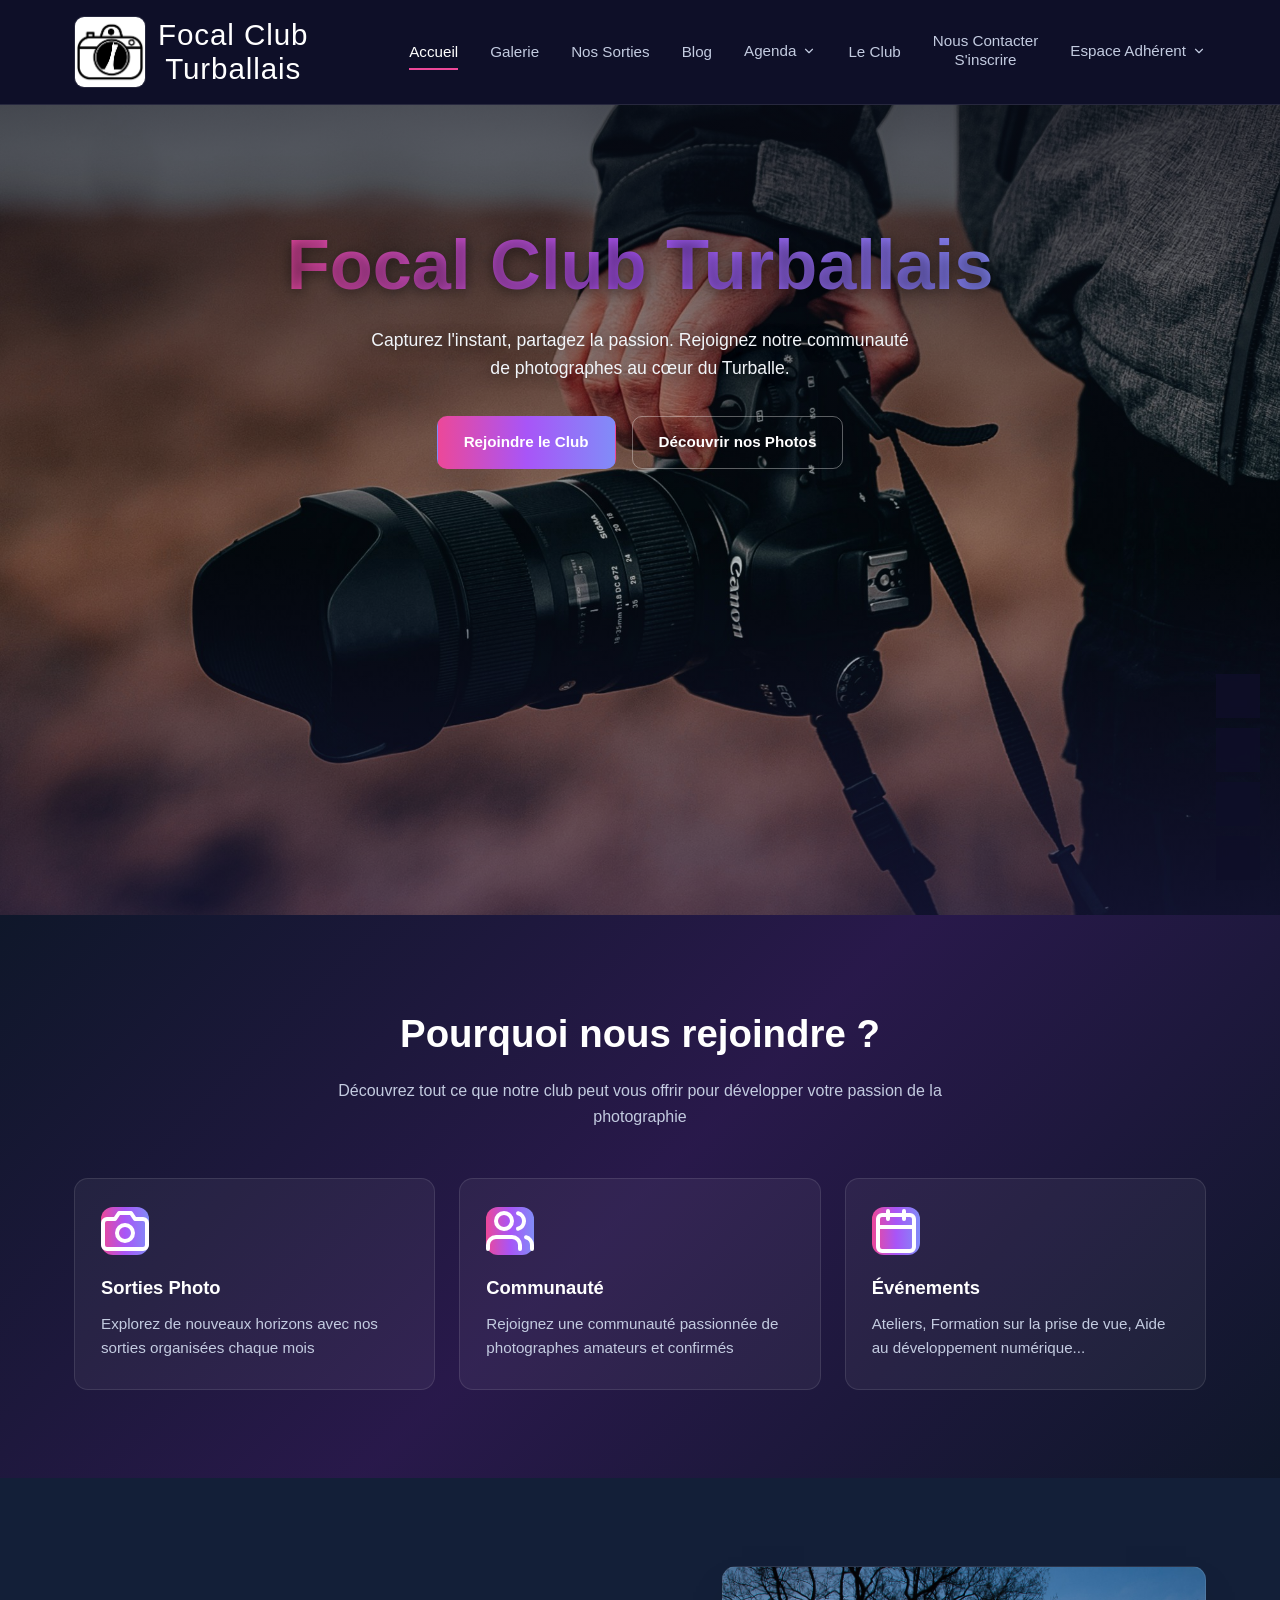
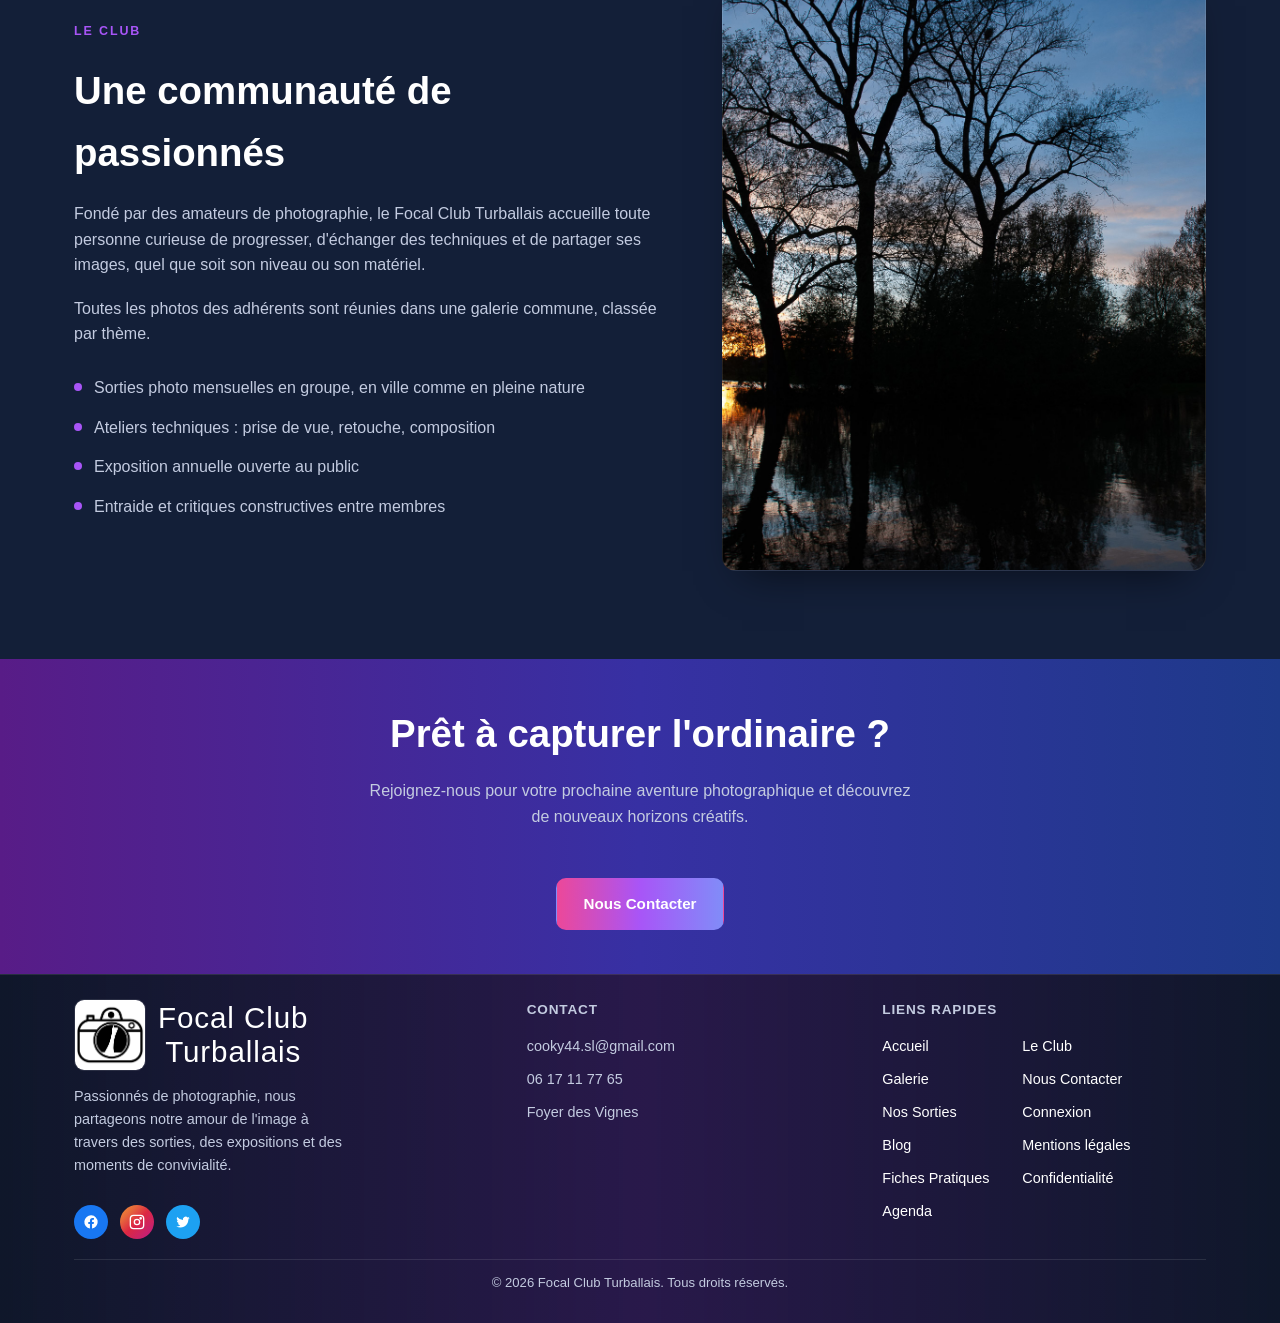
==== commit 722c9e7d: "Réduit Notre Galerie à 7 lignes de photos par page PHOTOS_PAR_PAGE passe de 32 (8 lignes) à 28 (7 li" ====
--- a/public_html/index.html
+++ b/public_html/index.html
@@ -223,6 +223,6 @@
 </div>
 
 <script src="js/data.js?v=202608260935"></script>
-<script src="js/main.js?v=202609111000"></script>
+<script src="js/main.js?v=202609131810"></script>
 </body>
 </html>
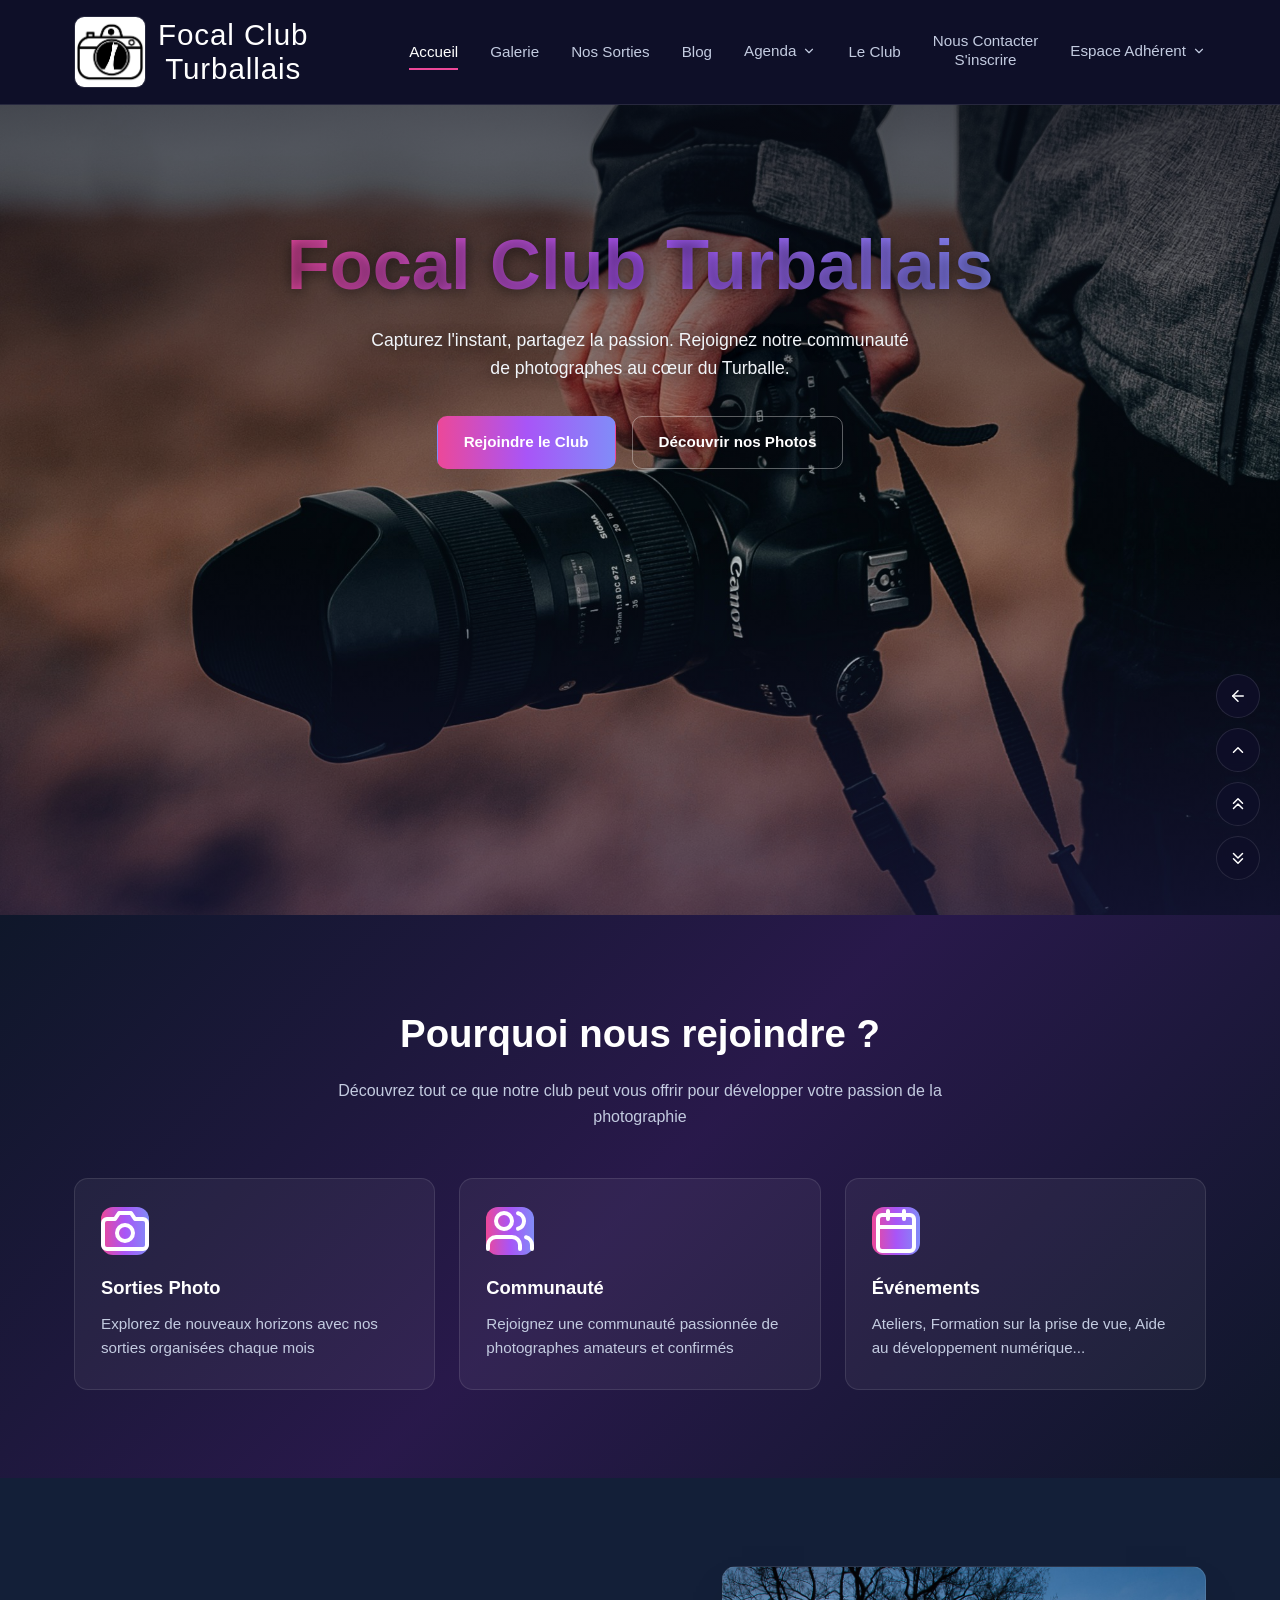
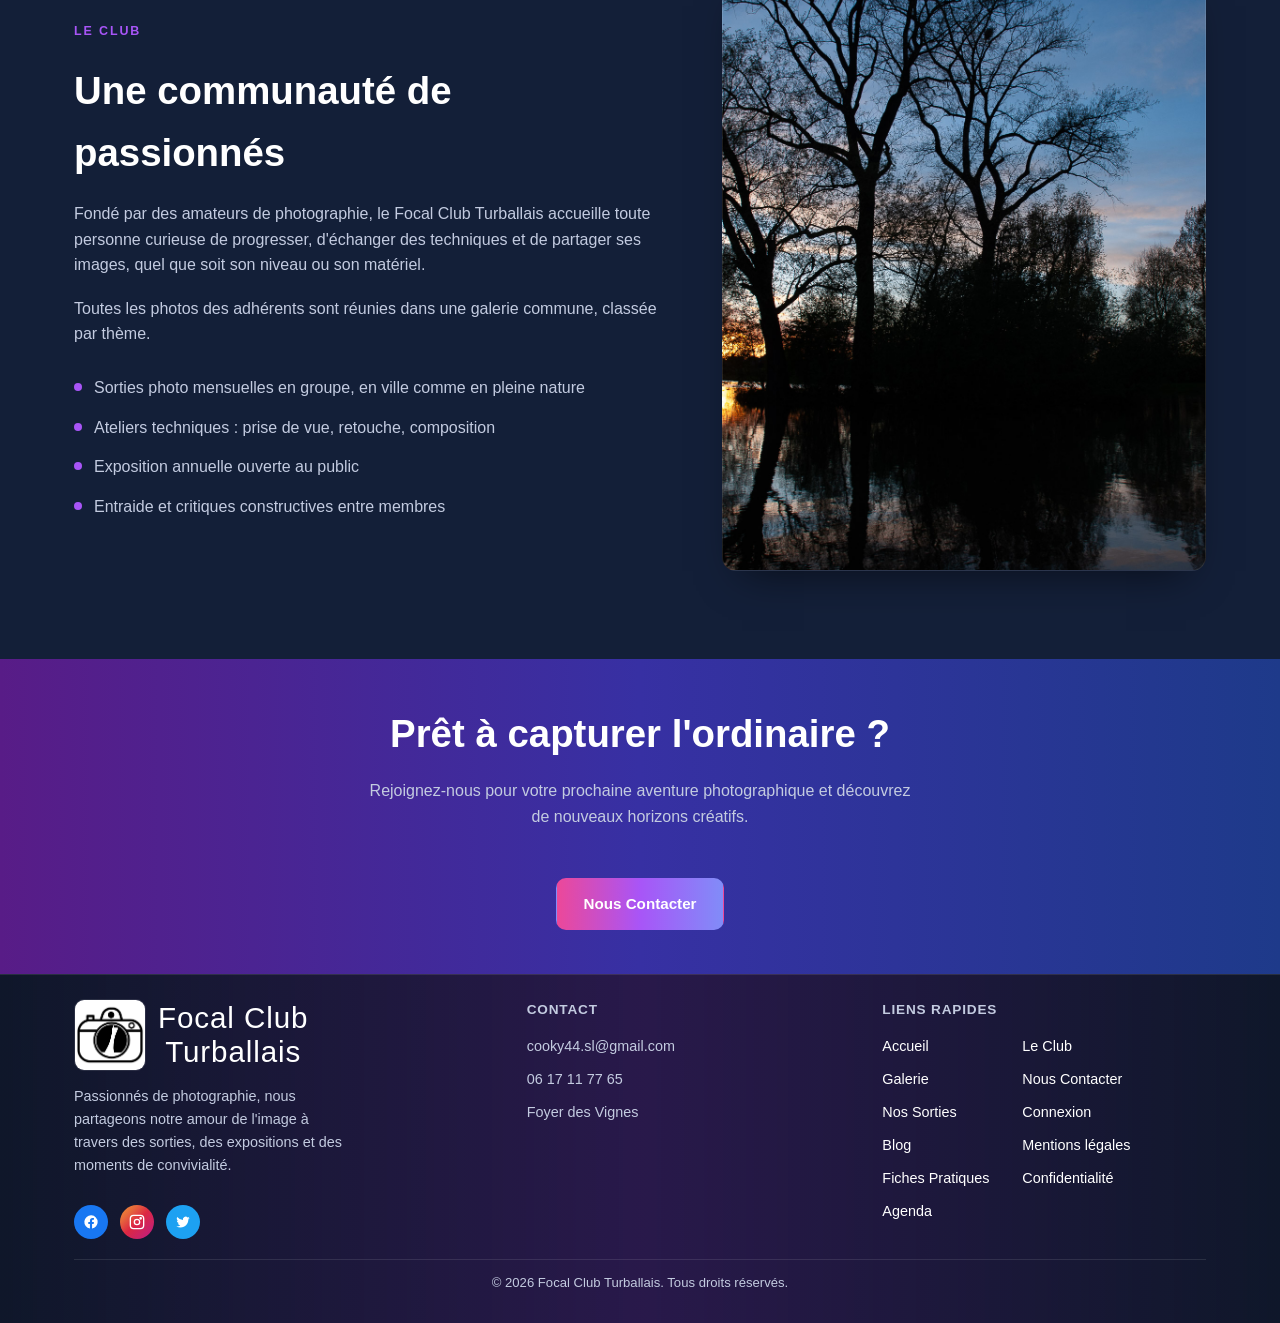
==== commit f94b45f3: "Pagine Nos Sorties, corrige le fondu du diaporama et le défilement mobile - Photos d'un dossier "Nos" ====
--- a/public_html/index.html
+++ b/public_html/index.html
@@ -6,7 +6,7 @@
 <title>Focal Club Turballais — Club photo associatif</title>
 <meta name="description" content="Focal Club Turballais : club photo associatif. Découvrez les galeries de nos adhérents, nos sorties photo et rejoignez-nous.">
 <link rel="icon" type="image/vnd.microsoft.icon" href="favicon.ico?v=202608311412">
-<link rel="stylesheet" href="css/style.css?v=202609101900">
+<link rel="stylesheet" href="css/style.css?v=202609141200">
 </head>
 <body>
 <a class="skip-link" href="#main">Aller au contenu</a>
@@ -223,6 +223,6 @@
 </div>
 
 <script src="js/data.js?v=202608260935"></script>
-<script src="js/main.js?v=202609131810"></script>
+<script src="js/main.js?v=202609141200"></script>
 </body>
 </html>
--- a/public_html/css/style.css
+++ b/public_html/css/style.css
@@ -1871,6 +1871,16 @@
   margin: 0 0 36px;
   scroll-margin-top: 120px;
 }
+/* Niveaux 2 et 3 de « Nos Sorties » (dossiers d'un album, puis photos d'un
+   adhérent) : sans ce repère, scrollIntoView() les amenait pile sous
+   l'en-tête collant (.site-header), qui masquait leur haut — surtout gênant
+   sur mobile, où l'en-tête prend une plus grande part de l'écran (signalé
+   par l'utilisatrice, 14/09/2026, sur l'ouverture d'un album). Même
+   principe que .rubrique-documents/.groupe-galerie ci-dessus. */
+[data-expo-vue-dossiers],
+[data-expo-vue-photos] {
+  scroll-margin-top: 120px;
+}
 .rubrique-documents h2,
 .groupe-galerie h2 {
   font-family: var(--font-heading);
